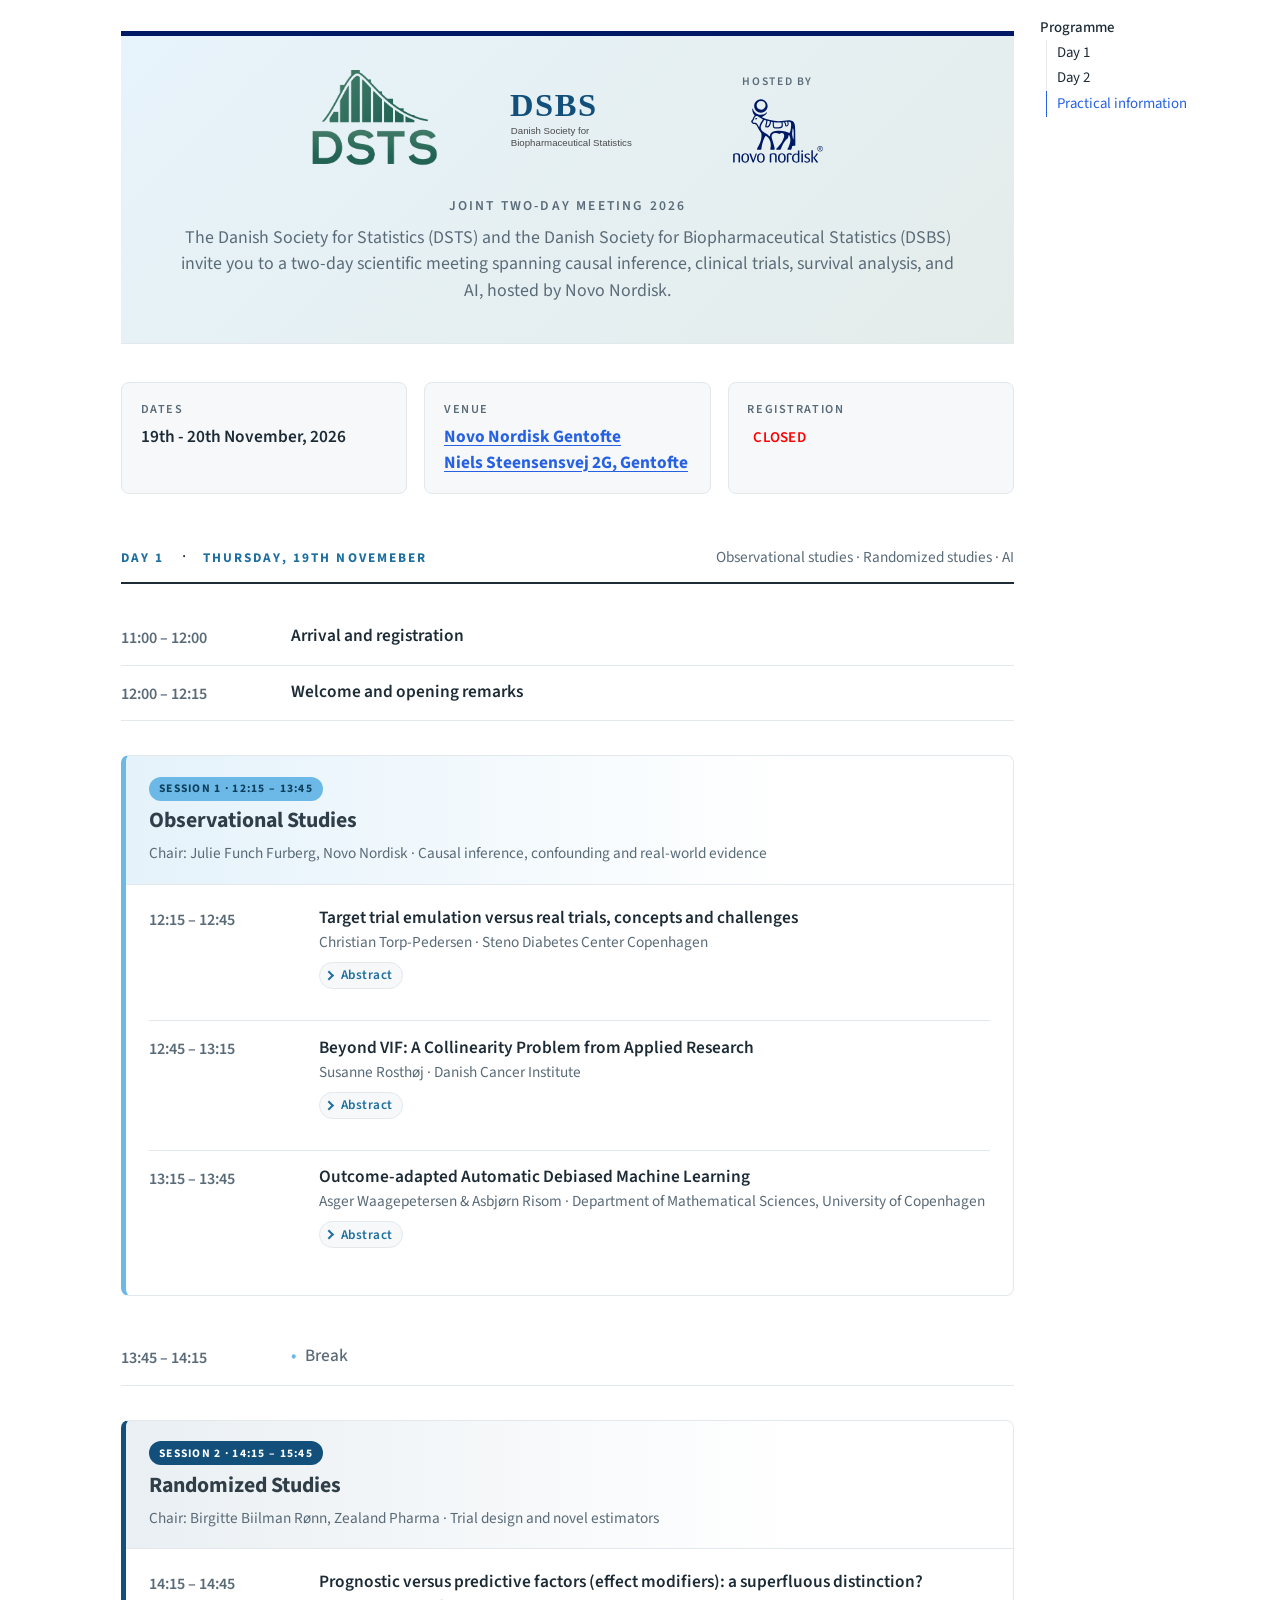
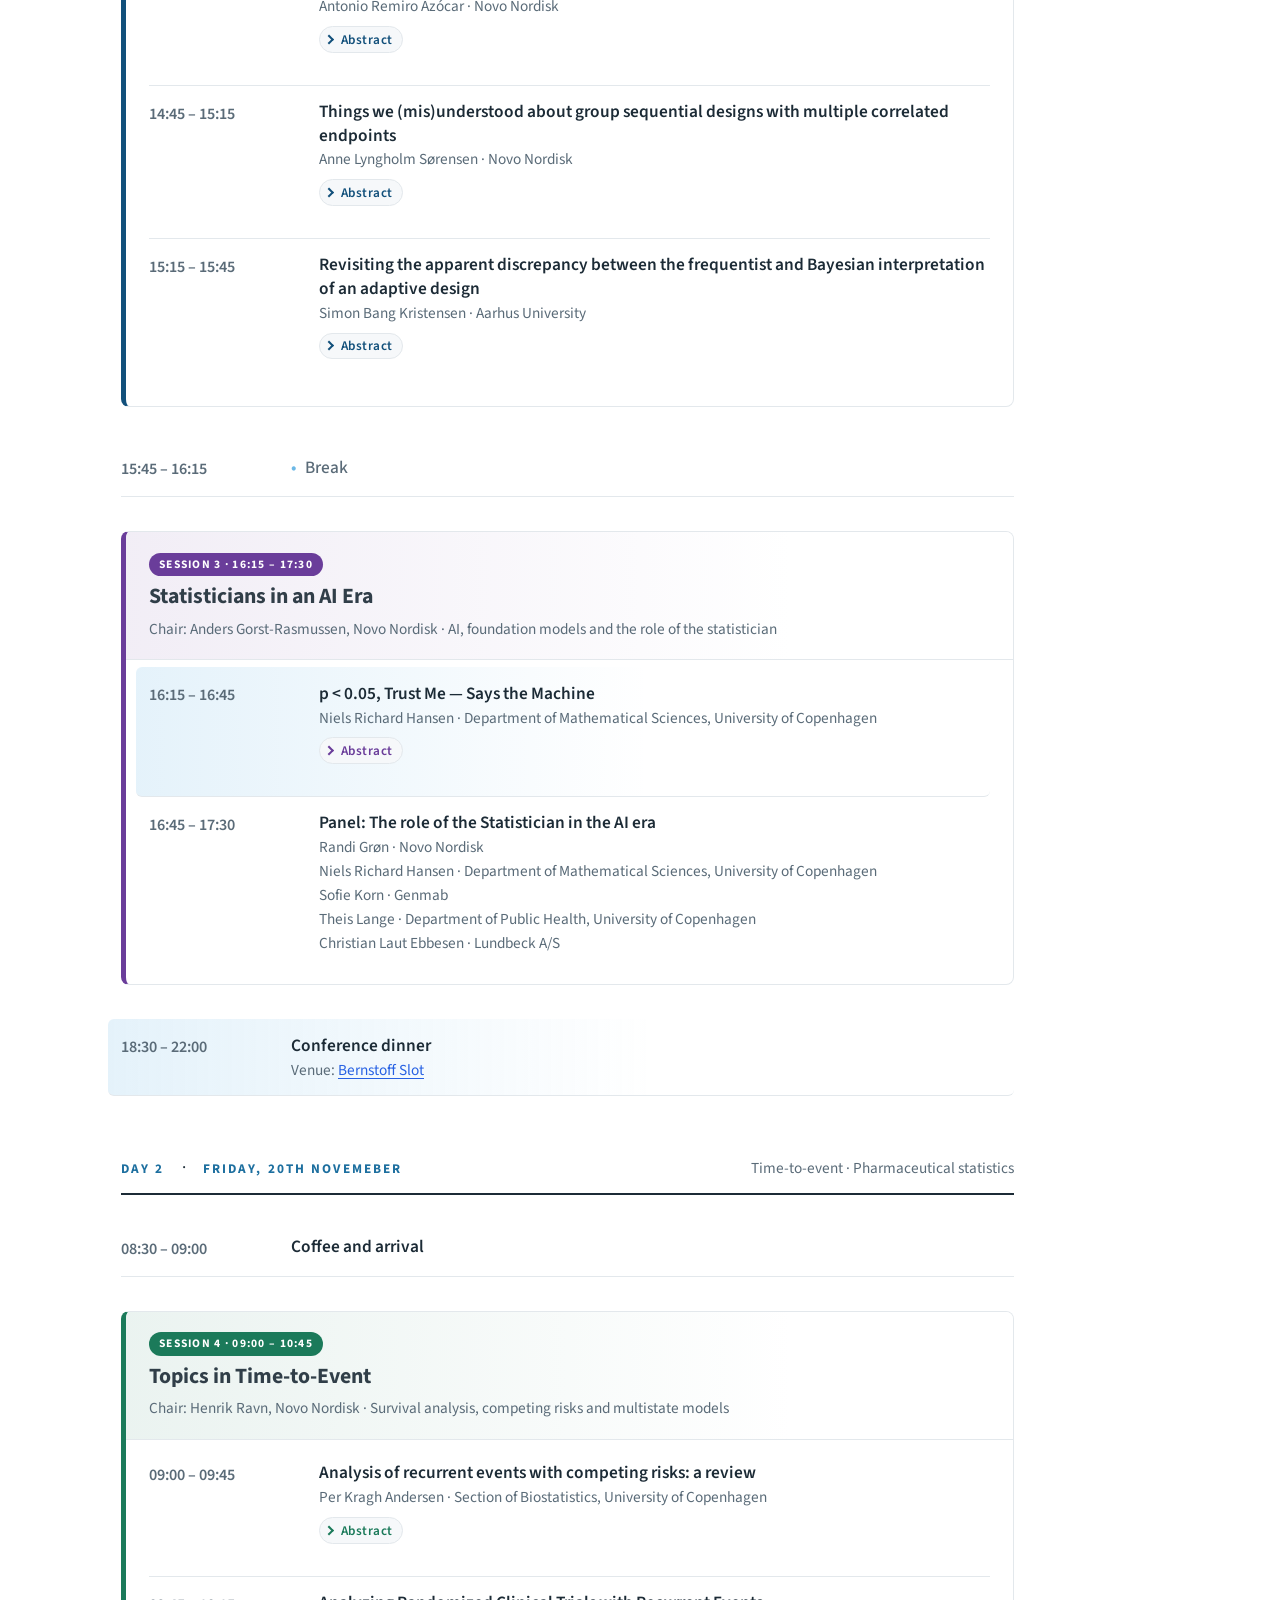
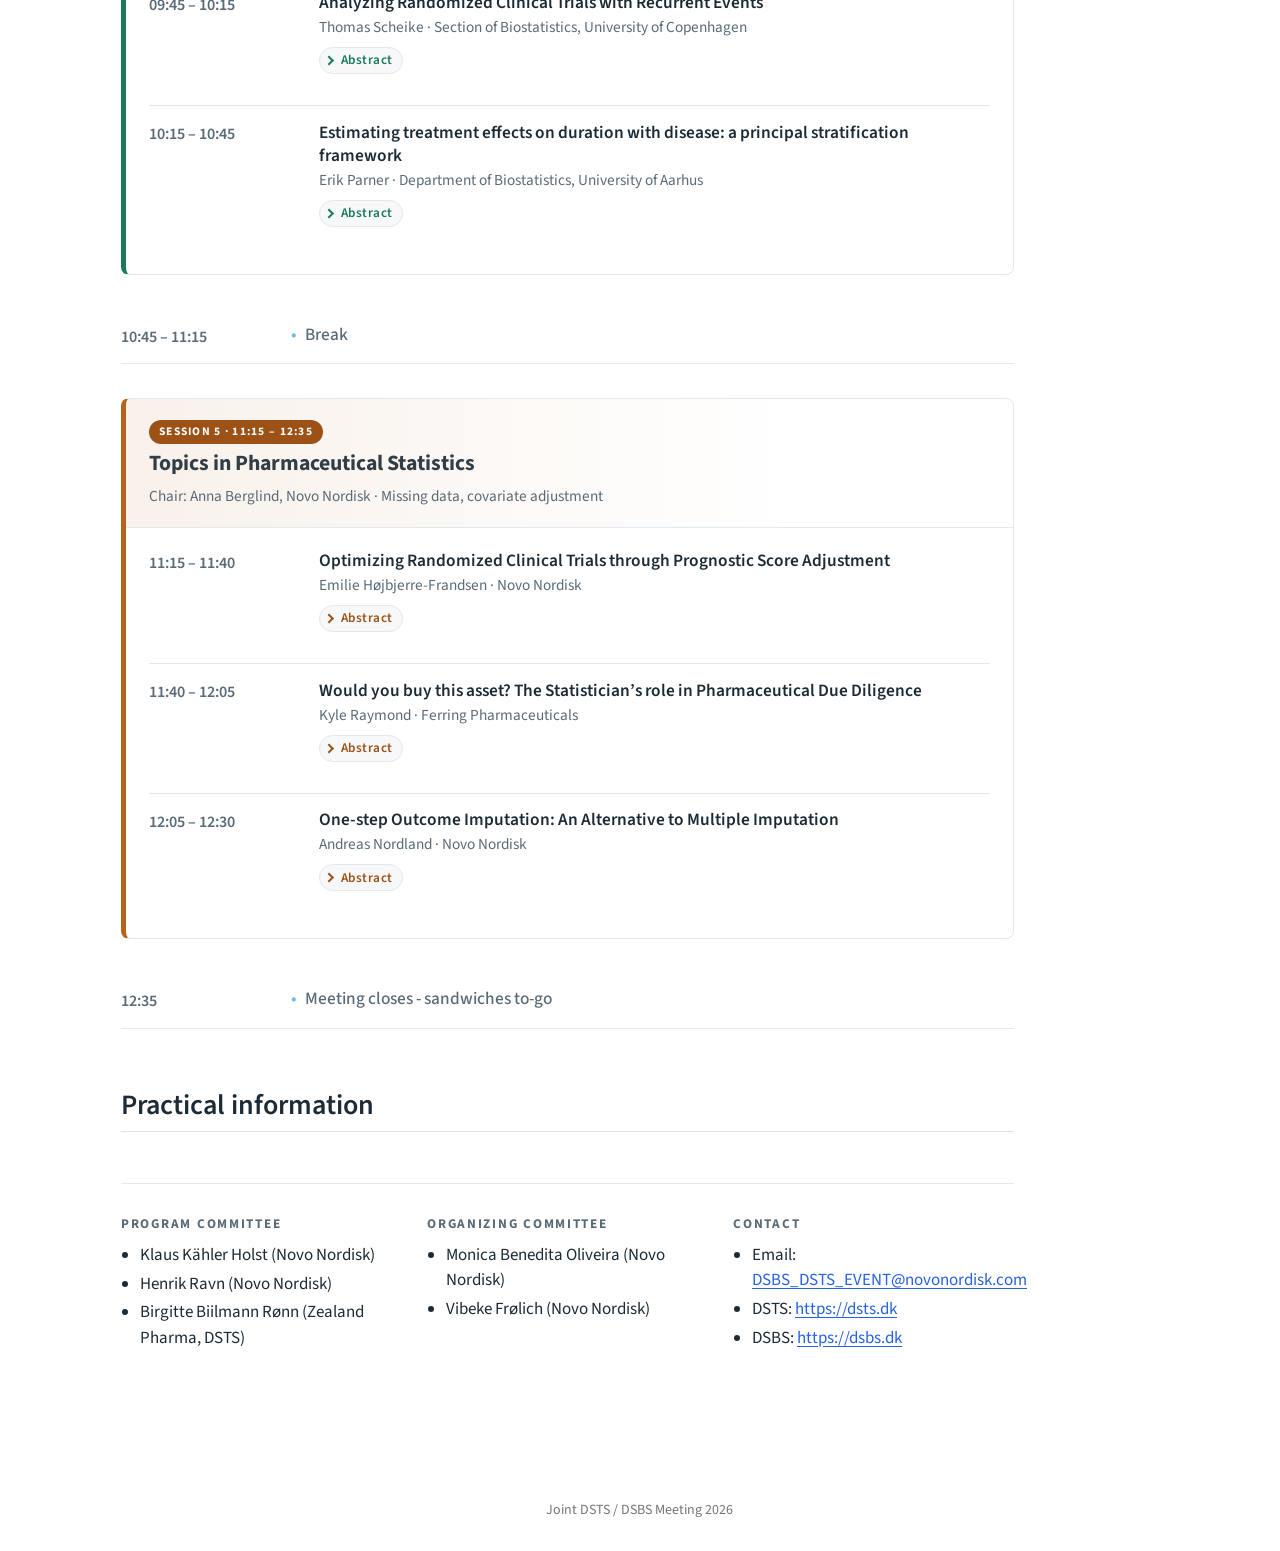
==== docs/index.html @ d2132aa4 "up" ====
<!DOCTYPE html>
<html xmlns="http://www.w3.org/1999/xhtml" lang="en" xml:lang="en"><head>

<meta charset="utf-8">
<meta name="generator" content="quarto-1.10.19">

<meta name="viewport" content="width=device-width, initial-scale=1.0, user-scalable=yes">


<title>Scientific Programme — Joint DSTS/DSBS Meeting 2026 – DSTS &amp; DSBS 2026</title>
<style>
/* Default styles provided by pandoc.
** See https://pandoc.org/MANUAL.html#variables-for-html for config info.
*/
span.smallcaps{font-variant: small-caps;}
div.columns{display: flex; gap: 1.5em;}
div.column{flex: auto;}
@media screen {
div.columns{gap: min(4vw, 1.5em);}
div.column{overflow-x: auto;}
}
div.hanging-indent{margin-left: 1.5em; text-indent: -1.5em;}
ul.task-list{list-style: none;}
ul.task-list li input[type="checkbox"] {
  width: 0.8em;
  margin: 0 0.8em 0.2em -1em; /* quarto-specific, see https://github.com/quarto-dev/quarto-cli/issues/4556 */ 
  vertical-align: middle;
}
</style>


<script src="site_libs/quarto-nav/quarto-nav.js"></script>
<script src="site_libs/clipboard/clipboard.min.js"></script>
<script src="site_libs/quarto-html/quarto.js" type="module"></script>
<script src="site_libs/quarto-html/tabsets/tabsets.js" type="module"></script>
<script src="site_libs/quarto-html/popper.min.js"></script>
<script src="site_libs/quarto-html/tippy.umd.min.js"></script>
<script src="site_libs/quarto-html/anchor.min.js"></script>
<link href="site_libs/quarto-html/tippy.css" rel="stylesheet">
<link href="site_libs/quarto-html/quarto-syntax-highlighting-bf27225e3a48a9273f3daa8f8e829971.css" rel="stylesheet" id="quarto-text-highlighting-styles">
<script src="site_libs/bootstrap/bootstrap.min.js"></script>
<link href="site_libs/bootstrap/bootstrap-icons.css" rel="stylesheet">
<link href="site_libs/bootstrap/bootstrap-1d580660f9b649e6a70d5f169ebab5f2.min.css" rel="stylesheet" append-hash="true" id="quarto-bootstrap" data-mode="light">
<script id="quarto-search-options" type="application/json">{
  "language": {
    "search-no-results-text": "No results",
    "search-matching-documents-text": "matching documents",
    "search-copy-link-title": "Copy link to search",
    "search-hide-matches-text": "Hide additional matches",
    "search-more-match-text": "more match in this document",
    "search-more-matches-text": "more matches in this document",
    "search-clear-button-title": "Clear",
    "search-text-placeholder": "",
    "search-detached-cancel-button-title": "Cancel",
    "search-submit-button-title": "Submit",
    "search-label": "Search"
  }
}</script>


<link rel="stylesheet" href="styles.css">
</head>

<body class="quarto-light">

<div id="quarto-search-results"></div>
<!-- content -->
<div id="quarto-content" class="quarto-container page-columns page-rows-contents page-layout-article">
<!-- sidebar -->
<!-- margin-sidebar -->
    <div id="quarto-margin-sidebar" class="sidebar margin-sidebar">
        <nav id="TOC" role="doc-toc" class="toc-active">
    <h2 id="toc-title">Programme</h2>
   
  <ul>
  <li><a href="#day-1" id="toc-day-1" class="nav-link active" data-scroll-target="#day-1">Day 1</a>
  <ul class="collapse">
  <li><a href="#session-observational" id="toc-session-observational" class="nav-link" data-scroll-target="#session-observational">Session 1 — Observational Studies</a></li>
  <li><a href="#session-randomised" id="toc-session-randomised" class="nav-link" data-scroll-target="#session-randomised">Session 2 — Randomized Studies</a></li>
  <li><a href="#session-ai" id="toc-session-ai" class="nav-link" data-scroll-target="#session-ai">Session 3 — Statisticians in an AI Era</a></li>
  </ul></li>
  <li><a href="#day-2" id="toc-day-2" class="nav-link" data-scroll-target="#day-2">Day 2</a>
  <ul class="collapse">
  <li><a href="#session-time-to-event" id="toc-session-time-to-event" class="nav-link" data-scroll-target="#session-time-to-event">Session 4 — Topics in Time-to-Event</a></li>
  <li><a href="#session-pharma" id="toc-session-pharma" class="nav-link" data-scroll-target="#session-pharma">Session 5 — Topics in Pharmaceutical Statistics</a></li>
  </ul></li>
  <li><a href="#practical" id="toc-practical" class="nav-link" data-scroll-target="#practical">Practical information</a></li>
  </ul>
</nav>
    </div>
<!-- main -->
<main class="content" id="quarto-document-content">

<header id="title-block-header" class="quarto-title-block default">
<div class="quarto-title">
<h1 class="title">Scientific Programme</h1>
<p class="subtitle lead">Joint DSTS / DSBS Meeting 2026</p>
</div>



<div class="quarto-title-meta">

    
  
    
  </div>
  


</header>


<div class="meeting-banner">
  <div class="meeting-banner__logos">
    <img class="logo-dsts" src="images/dsts-logo.png" alt="DSTS — Dansk Statistisk Selskab">
    <!-- <span class="banner-amp">&amp;</span> -->
    <img class="logo-dsbs" src="images/dsbs-logo.svg" alt="DSBS — Dansk Selskab for Biofarmaceutisk Statistik">
    <!-- <span class="banner-rule" aria-hidden="true"></span> -->
    <span class="banner-host">
      <span class="banner-host__label">Hosted by</span>
      <img class="logo-nn" src="images/nn-logo.svg" alt="Novo Nordisk">
    </span>
  </div>
  <p class="meeting-banner__eyebrow">Joint Two-day Meeting 2026</p>
  <!-- <h1>Two Days of Statistics</h1> -->
  <p class="meeting-banner__tagline">
    The Danish Society for Statistics (DSTS) and the Danish Society
    for Biopharmaceutical Statistics (DSBS) invite you to a two-day scientific
    meeting spanning causal inference, clinical trials, 
    survival analysis, and AI, hosted by Novo Nordisk.
  </p>
</div>

<ul class="facts">
  <li><span class="facts__label">Dates</span>
    <span class="facts__value">
      19th - 20th November, 2026
  </span></li>
  
  <li><span class="facts__label">Venue</span>
    <span class="facts__value">
      <a href="https://maps.app.goo.gl/UUhZVVs8d76LHGJE6" style="font-weight:
        bold;">
        Novo Nordisk Gentofte <br>
        Niels Steensensvej 2G, Gentofte
      </a>  
  </span></li>
  
  <li><span class="facts__label">Registration</span>
    <span class="facts__value">
      <!-- <a href="https://place2book.com/en/sw2/sales/ftvbkhj6u0"> -->
        <span class="red">
        CLOSED
        </span>
        <!-- </a> -->
  </span></li>
  
  <!-- <li><span class="facts__label">Abstracts</span> -->
  <!--     <span class="facts__value">Deadline <span class="tba">TBA</span></span></li> -->
</ul>
<section id="day-1" class="level2">
<h2 class="anchored" data-anchor-id="day-1">Day 1</h2>
<div class="day__head">
<p><span class="day__no">Day 1</span> · <span class="day__date">Thursday, 19th Novemeber</span> <span class="day__note">Observational studies · Randomized studies · AI</span></p>
</div>
<!-- :::: {.slot .slot--break} -->
<div class="slot">
<p><span class="slot__time">11:00 – 12:00</span></p>
<div class="slot__body">
<p><span class="slot__title">Arrival and registration</span></p>
</div>
</div>
<div class="slot">
<p><span class="slot__time">12:00 – 12:15</span></p>
<div class="slot__body">
<p><span class="slot__title">Welcome and opening remarks</span> <!-- [Chairs of DSTS and DSBS]{.slot__meta} --> <span class="slot__meta"></span></p>
</div>
</div>
<section id="session-observational" class="level3">
<h3 class="anchored" data-anchor-id="session-observational">Session 1 — Observational Studies</h3>
<div class="session session--observational">
<div class="session__head">
<p><span class="session__tag">Session 1 · 12:15 – 13:45</span></p>
<h4 class="session__title anchored">Observational Studies</h4>
<div class="session__chair">
<p>Chair: Julie Funch Furberg, Novo Nordisk · Causal inference, confounding and real-world evidence</p>
</div>
</div>
<div class="session__body">
<div class="slot">
<p><span class="slot__time">12:15 – 12:45</span></p>
<div class="slot__body">
<p><span class="slot__title">Target trial emulation versus real trials, concepts and challenges</span> <span class="slot__meta">Christian Torp-Pedersen · Steno Diabetes Center Copenhagen</span></p>
<details class="abstract">
<summary>
Abstract
</summary>
<p><span class="tba">Abstract TBA</span> — the abstract for this talk will be added once the speaker is confirmed and the programme is finalized.</p>
</details>
</div>
</div>
<div class="slot">
<p><span class="slot__time">12:45 – 13:15</span></p>
<div class="slot__body">
<p><span class="slot__title">Beyond VIF: A Collinearity Problem from Applied Research</span> <span class="slot__meta">Susanne Rosthøj · Danish Cancer Institute</span></p>
<details class="abstract">
<summary>
Abstract
</summary>
<p><span class="tba">Abstract TBA</span> — the abstract for this talk will be added once the speaker is confirmed and the programme is finalized.</p>
</details>
</div>
</div>
<div class="slot">
<p><span class="slot__time">13:15 – 13:45</span></p>
<div class="slot__body">
<p><span class="slot__title">Outcome-adapted Automatic Debiased Machine Learning</span> <span class="slot__meta">Asger Waagepetersen &amp; Asbjørn Risom · Department of Mathematical Sciences, University of Copenhagen</span></p>
<details class="abstract">
<summary>
Abstract
</summary>
<p>Parameters of interest in causal inference, such as treatment or policy effects, can often be expressed as linear functionals of an outcome regression function. Automatic debiased machine learning (AutoDML) is a unified framework for obtaining asymptotically normal estimators of such parameters, which requires estimation of both a regression function and a Riesz representer. Existing AutoDML neural network architectures, such as RieszNet and MADNet, use a shared intermediate covariate representation. However, it remains unclear whether this shared representation should be predictive of the Riesz representer or the outcome. We show that a shared representation of the covariates that preserves predictive power of the outcome while discarding information about the Riesz representer is asymptotically more efficient than the baseline AutoDML estimator that uses all covariates. Motivated by these results, we propose the outcome-adapted AutoDML estimator and establish its asymptotic behavior in a sample splitting framework. We provide a neural network implementation of the estimator that learns a sparse representation of the covariates that is predictive of the outcome but not predictive of the Riesz representer. We demonstrate the efficiency gains of our estimator over existing alternatives on synthetic data and achieve state-of-the-art estimation accuracy on the semi-synthetic IHDP benchmark dataset.</p>
</details>
</div>
</div>
</div>
</div>
<div class="slot slot--break">
<p><span class="slot__time">13:45 – 14:15</span></p>
<div class="slot__body">
<p><span class="slot__title">Break</span></p>
</div>
</div>
</section>
<section id="session-randomised" class="level3">
<h3 class="anchored" data-anchor-id="session-randomised">Session 2 — Randomized Studies</h3>
<div class="session session--randomised">
<div class="session__head">
<p><span class="session__tag">Session 2 · 14:15 – 15:45</span></p>
<h4 class="session__title anchored">Randomized Studies</h4>
<div class="session__chair">
<p>Chair: Birgitte Biilman Rønn, Zealand Pharma · Trial design and novel estimators</p>
</div>
</div>
<div class="session__body">
<div class="slot">
<p><span class="slot__time">14:15 – 14:45</span></p>
<div class="slot__body">
<p><span class="slot__title">Prognostic versus predictive factors (effect modifiers): a superfluous distinction?</span> <span class="slot__meta">Antonio Remiro Azócar · Novo Nordisk</span></p>
<details class="abstract">
<summary>
Abstract
</summary>
<p><span class="tba">Abstract TBA</span> — the abstract for this talk will be added once the speaker is confirmed and the programme is finalized.</p>
</details>
</div>
</div>
<div class="slot">
<p><span class="slot__time">14:45 – 15:15</span></p>
<div class="slot__body">
<p><span class="slot__title">Things we (mis)understood about group sequential designs with multiple correlated endpoints</span> <span class="slot__meta">Anne Lyngholm Sørensen · Novo Nordisk</span></p>
<details class="abstract">
<summary>
Abstract
</summary>
<p>In this talk we convey several obstacles to stumble upon when combining multiple testing for different endpoints with multiple testing for multiple looks from group sequential designs. Common for all the challenges were the non-trivial dependence between the type-I-error and the correlation between the tests (in multiple dimensions). We briefly introduce how group sequential designs and multiple testing work to preserve type-I-error in a randomized clinical trial setting. We then show that naively combining the two types of multiplicity control does not always lead to multiplicity control. In particular, seemingly intuitive strategies can inflate the type I error rate. Through two case studies, we illustrate situations in which intuition was not our friend and give new learned perspectives on multiple testing, correlation of tests and group sequential designs. The central lesson is simple: when you know, you know. And when you don’t, you don’t.</p>
</details>
</div>
</div>
<div class="slot">
<p><span class="slot__time">15:15 – 15:45</span></p>
<div class="slot__body">
<p><span class="slot__title">Revisiting the apparent discrepancy between the frequentist and Bayesian interpretation of an adaptive design</span> <span class="slot__meta">Simon Bang Kristensen · Aarhus University</span> <!-- [[Title TBA]{.tba}]{.slot__title} --> <!-- [[Speaker TBA]{.tba} · [Affiliation TBA]{.tba}]{.slot__meta} --></p>
<details class="abstract">
<summary>
Abstract
</summary>
<p><span class="tba">Abstract TBA</span> — the abstract for this talk will be added once the speaker is confirmed and the programme is finalized.</p>
</details>
</div>
</div>
</div>
</div>
<div class="slot slot--break">
<p><span class="slot__time">15:45 – 16:15</span></p>
<div class="slot__body">
<p><span class="slot__title">Break</span></p>
</div>
</div>
</section>
<section id="session-ai" class="level3">
<h3 class="anchored" data-anchor-id="session-ai">Session 3 — Statisticians in an AI Era</h3>
<div class="session session--ai">
<div class="session__head">
<p><span class="session__tag">Session 3 · 16:15 – 17:30</span></p>
<h4 class="session__title anchored">Statisticians in an AI Era</h4>
<div class="session__chair">
<p>Chair: Anders Gorst-Rasmussen, Novo Nordisk · AI, foundation models and the role of the statistician</p>
</div>
</div>
<div class="session__body">
<div class="slot slot--feature">
<p><span class="slot__time">16:15 – 16:45</span></p>
<div class="slot__body">
<p><span class="slot__title">p &lt; 0.05, Trust Me — Says the Machine</span> <span class="slot__meta">Niels Richard Hansen · Department of Mathematical Sciences, University of Copenhagen</span></p>
<details class="abstract">
<summary>
Abstract
</summary>
<p>The relevance of training in a mathematical discipline and the future roles of those that are mathematically educated have been called into question by the skills that current large language models demonstrate. These developments are not isolated to computer science and mathematics – or statistics for that matter. Concrete skills have become obsolete overnight. This will have major ramifications for education, for science and the job market and across the entire society. The question we must ask: do we want a world where no human, not even in principle, can follow and verify a decision grounded in a data analysis?</p>
<p>I will make a case for the intrinsic value of human learning and for humans to acquire knowledge and understanding. Not necessarily to secure a particular job, but to preserve human agency and for having a seat at the table where decisions are made. Mathematical and analytical training remains as relevant as ever as a way of sharpening our thinking about the world, even if production tasks will be increasingly taken over by AI systems.</p>
</details>
</div>
</div>
<div class="slot">
<p><span class="slot__time">16:45 – 17:30</span></p>
<div class="slot__body">
<p><span class="slot__title">Panel: The role of the Statistician in the AI era</span> <span class="slot__meta">Randi Grøn · Novo Nordisk</span> <span class="slot__meta">Niels Richard Hansen · Department of Mathematical Sciences, University of Copenhagen</span> <span class="slot__meta">Sofie Korn · Genmab</span> <span class="slot__meta">Theis Lange · Department of Public Health, University of Copenhagen</span> <span class="slot__meta">Christian Laut Ebbesen · Lundbeck A/S</span></p>
</div>
</div>
</div>
</div>
<div class="slot slot--feature">
<p><span class="slot__time">18:30 – 22:00</span></p>
<div class="slot__body">
<p><span class="slot__title">Conference dinner</span> <span class="slot__meta">Venue: <a href="https://bernstorffslot.dk/">Bernstoff Slot</a></span></p>
</div>
</div>
</section>
</section>
<section id="day-2" class="level2">
<h2 class="anchored" data-anchor-id="day-2">Day 2</h2>
<div class="day__head">
<p><span class="day__no">Day 2</span> · <span class="day__date">Friday, 20th Novemeber</span> <span class="day__note">Time-to-event · Pharmaceutical statistics</span></p>
</div>
<div class="slot">
<p><span class="slot__time">08:30 – 09:00</span></p>
<div class="slot__body">
<p><span class="slot__title">Coffee and arrival</span></p>
</div>
</div>
<section id="session-time-to-event" class="level3">
<h3 class="anchored" data-anchor-id="session-time-to-event">Session 4 — Topics in Time-to-Event</h3>
<div class="session session--tte">
<div class="session__head">
<p><span class="session__tag">Session 4 · 09:00 – 10:45</span></p>
<h4 class="session__title anchored">Topics in Time-to-Event</h4>
<div class="session__chair">
<p>Chair: Henrik Ravn, Novo Nordisk · Survival analysis, competing risks and multistate models</p>
</div>
</div>
<div class="session__body">
<div class="slot">
<p><span class="slot__time">09:00 – 09:45</span></p>
<div class="slot__body">
<p><span class="slot__title">Analysis of recurrent events with competing risks: a review</span> <span class="slot__meta">Per Kragh Andersen · Section of Biostatistics, University of Copenhagen</span></p>
<details class="abstract">
<summary>
Abstract
</summary>
<p>In this talk, I will review two approaches to analyse recurrent events data when there are competing risks in the form of terminal events such as all-cause death. The applied framework will be that of an RCT.</p>
<p>The first is the classical approach based on transition intensities by which one attempts to model the full data generating process. As a consequence, one would be able to estimate all functionals, such as state occupation probabilities, sojourn times or expected number of events over time – maybe by simulations.</p>
<p>The second is the marginal approach – in line with the modern estimand concept. Here, an estimand (a function of the full data generating model) is targeted without the ambition of specifying that model. Typically, one would target the expected number of events over time, or the probability of having at least k events. Interpretation of such an estimand, however, is challenged by the presence of a terminal event (‘kill the patient and there will be few recurrent events’!) I will discuss two approaches to take the terminal event into account: (1) combining recurrent and terminal events into a single number to target, (2) joint analysis of estimands for recurrent events and terminal event, e.g., expected number of events and survival probabilities for the terminal event.</p>
</details>
</div>
</div>
<div class="slot">
<p><span class="slot__time">09:45 – 10:15</span></p>
<div class="slot__body">
<p><span class="slot__title">Analyzing Randomized Clinical Trials with Recurrent Events</span> <span class="slot__meta">Thomas Scheike · Section of Biostatistics, University of Copenhagen</span></p>
<details class="abstract">
<summary>
Abstract
</summary>
<p>I will explore different approaches for estimating relevant quantities in the context of randomized clinical trials (RCT) dealing with recurrent events data. A distinctive feature of recurrent events is that the occurrences of interest are often observed and relevant only before a terminal event, such as the death of a patient. The presence of a terminal event introduces challenges in interpreting the outcomes of such events similar to what is known for competing risks.</p>
<p>I will consider two different outcome measures for recurrent events: the marginal mean, representing the average number of events observed before the terminal event; an intensity-based approach characterizing the rate of recurrent events among those still under risk. Simple estimators for these quantities exist. I will demonstrate how additional covariates present at the time of randomization can be used to improve the efficiency without risking modeling errors. This approach, known as RCT augmentation, is recommended when additional information is available. In cases of right censoring causing observation incompleteness, further efficiency improvement can be obtained.</p>
</details>
</div>
</div>
<div class="slot">
<p><span class="slot__time">10:15 – 10:45</span></p>
<div class="slot__body">
<p><span class="slot__title">Estimating treatment effects on duration with disease: a principal stratification framework</span> <span class="slot__meta">Erik Parner · Department of Biostatistics, University of Aarhus</span></p>
<details class="abstract">
<summary>
Abstract
</summary>
<p><span class="tba">Abstract TBA</span> — the abstract for this talk will be added once the speaker is confirmed and the programme is finalized.</p>
</details>
</div>
</div>
</div>
</div>
<div class="slot slot--break">
<p><span class="slot__time">10:45 – 11:15</span></p>
<div class="slot__body">
<p><span class="slot__title">Break</span></p>
</div>
</div>
</section>
<section id="session-pharma" class="level3">
<h3 class="anchored" data-anchor-id="session-pharma">Session 5 — Topics in Pharmaceutical Statistics</h3>
<div class="session session--pharma">
<div class="session__head">
<p><span class="session__tag">Session 5 · 11:15 – 12:35</span></p>
<h4 class="session__title anchored">Topics in Pharmaceutical Statistics</h4>
<div class="session__chair">
<p>Chair: Anna Berglind, Novo Nordisk · Missing data, covariate adjustment</p>
</div>
</div>
<div class="session__body">
<div class="slot">
<p><span class="slot__time">11:15 – 11:40</span></p>
<div class="slot__body">
<p><span class="slot__title">Optimizing Randomized Clinical Trials through Prognostic Score Adjustment</span> <span class="slot__meta">Emilie Højbjerre-Frandsen · Novo Nordisk</span></p>
<details class="abstract">
<summary>
Abstract
</summary>
</details>
</div>
</div>
<div class="slot">
<p><span class="slot__time">11:40 – 12:05</span></p>
<div class="slot__body">
<p><span class="slot__title">Would you buy this asset? The Statistician’s role in Pharmaceutical Due Diligence</span> <span class="slot__meta">Kyle Raymond · Ferring Pharmaceuticals</span></p>
<details class="abstract">
<summary>
Abstract
</summary>
<p>Promising clinical trial results can make a pharmaceutical asset an attractive investment opportunity. However, a statistically significant result does not, on its own, constitute robust clinical evidence, indicate a high probability of success in future development, or ultimately make the asset an attractive investment.</p>
<p>Motivated by a recent pharmaceutical due diligence project, this talk will use a case study to explore the statistician’s role in evaluating a potential asset. We will examine how statistical scrutiny of the available clinical evidence can uncover risks that may not be apparent from headline results, challenge assumptions about future development, and ultimately influence the valuation of the asset.</p>
<p>More broadly, the case study illustrates how statisticians can contribute to pharmaceutical investment decisions by translating uncertainty in the clinical evidence into development risk and, ultimately, uncertainty in the value of the asset.</p>
</details>
</div>
</div>
<div class="slot">
<p><span class="slot__time">12:05 – 12:30</span></p>
<div class="slot__body">
<p><span class="slot__title">One-step Outcome Imputation: An Alternative to Multiple Imputation</span> <span class="slot__meta">Andreas Nordland · Novo Nordisk</span></p>
<details class="abstract">
<summary>
Abstract
</summary>
<p>Missing outcomes in randomized controlled trials are often handled by multiple imputation (MI). Rubin’s rules are routinely used to estimate standard errors but can fail to provide valid standard error estimates for some commonly used procedures, such as reference-based imputation. We propose a one-step alternative by explicitly targeting the treatment effect implied by a given imputation model and constructing an efficient one-step estimator for that treatment effect via its influence function. Unlike Rubin’s rules, this approach yields asymptotically valid inference. Moreover, the proposed method circumvents the stochastic component and computational burden of MI. We illustrate the approach with examples spanning a range of imputation models, including reference-based imputation and intercurrent-event-dependent imputation.</p>
</details>
</div>
</div>
<!-- :::: {.slot} -->
<!-- [12:15 – 12:35]{.slot__time} -->
<!-- ::: {.slot__body} -->
<!-- [[Title TBA]{.tba}]{.slot__title} -->
<!-- [[Speaker TBA]{.tba} · [Affiliation TBA]{.tba}]{.slot__meta} -->
<!-- <details class="abstract"> -->
<!-- <summary>Abstract</summary> -->
<!-- [Abstract TBA]{.tba} --- the abstract for this talk will be added once the -->
<!-- speaker is confirmed and the programme is finalized. -->
<!-- </details> -->
<!-- ::: -->
<!-- :::: -->
</div>
</div>
<div class="slot slot--break">
<p><span class="slot__time">12:35</span></p>
<div class="slot__body">
<p><span class="slot__title">Meeting closes - sandwiches to-go</span></p>
</div>
</div>
</section>
</section>
<section id="practical" class="level2">
<h2 class="anchored" data-anchor-id="practical">Practical information</h2>
<!-- ::: {.callout-tip appearance="simple"} -->
<!-- ## Call for -->
<!-- ::: -->
<div class="organisers">
<div class="organisers__grid">
<div class="organisers__col">
<p><strong>Program committee</strong></p>
<ul>
<li>Klaus Kähler Holst (Novo Nordisk)</li>
<li>Henrik Ravn (Novo Nordisk)</li>
<li>Birgitte Biilmann Rønn (Zealand Pharma, DSTS)</li>
</ul>
</div>
<div class="organisers__col">
<p><strong>Organizing committee</strong></p>
<ul>
<li>Monica Benedita Oliveira (Novo Nordisk)</li>
<li>Vibeke Frølich (Novo Nordisk)</li>
</ul>
</div>
<div class="organisers__col">
<p><strong>Contact</strong></p>
<ul>
<li>Email: <a href="mailto:DSBS_DSTS_EVENT@novonordisk.com">DSBS_DSTS_EVENT@novonordisk.com</a> <!-- [TBA]{.tba} --></li>
<li>DSTS: <a href="https://dsts.dk" class="uri">https://dsts.dk</a></li>
<li>DSBS: <a href="https://dsbs.dk" class="uri">https://dsbs.dk</a></li>
</ul>
</div>
</div>
</div>


</section>

</main> <!-- /main -->
<script id="quarto-html-after-body" type="application/javascript">
  window.document.addEventListener("DOMContentLoaded", function (event) {
    const icon = "";
    const anchorJS = new window.AnchorJS();
    anchorJS.options = {
      placement: 'right',
      icon: icon
    };
    anchorJS.add('.anchored');
    const isCodeAnnotation = (el) => {
      for (const clz of el.classList) {
        if (clz.startsWith('code-annotation-')) {                     
          return true;
        }
      }
      return false;
    }
    const onCopySuccess = function(e) {
      // button target
      const button = e.trigger;
      // don't keep focus
      button.blur();
      // flash "checked"
      button.classList.add('code-copy-button-checked');
      var currentTitle = button.getAttribute("title");
      button.setAttribute("title", "Copied!");
      let tooltip;
      if (window.bootstrap) {
        button.setAttribute("data-bs-toggle", "tooltip");
        button.setAttribute("data-bs-placement", "left");
        button.setAttribute("data-bs-title", "Copied!");
        tooltip = new bootstrap.Tooltip(button, 
          { trigger: "manual", 
            customClass: "code-copy-button-tooltip",
            offset: [0, -8]});
        tooltip.show();    
      }
      setTimeout(function() {
        if (tooltip) {
          tooltip.hide();
          button.removeAttribute("data-bs-title");
          button.removeAttribute("data-bs-toggle");
          button.removeAttribute("data-bs-placement");
        }
        button.setAttribute("title", currentTitle);
        button.classList.remove('code-copy-button-checked');
      }, 1000);
      // clear code selection
      e.clearSelection();
    }
    const getTextToCopy = function(trigger) {
      const outerScaffold = trigger.parentElement.cloneNode(true);
      const codeEl = outerScaffold.querySelector('code');
      for (const childEl of codeEl.children) {
        if (isCodeAnnotation(childEl)) {
          childEl.remove();
        }
      }
      return codeEl.innerText;
    }
    const clipboard = new window.ClipboardJS('.code-copy-button:not([data-in-quarto-modal])', {
      text: getTextToCopy
    });
    clipboard.on('success', onCopySuccess);
    if (window.document.getElementById('quarto-embedded-source-code-modal')) {
      const clipboardModal = new window.ClipboardJS('.code-copy-button[data-in-quarto-modal]', {
        text: getTextToCopy,
        container: window.document.getElementById('quarto-embedded-source-code-modal')
      });
      clipboardModal.on('success', onCopySuccess);
    }
      var localhostRegex = new RegExp(/^(?:http|https):\/\/localhost\:?[0-9]*\//);
      var mailtoRegex = new RegExp(/^mailto:/);
        var filterRegex = new RegExp('/' + window.location.host + '/');
      var isInternal = (href) => {
          return filterRegex.test(href) || localhostRegex.test(href) || mailtoRegex.test(href);
      }
      // Inspect non-navigation links and adorn them if external
     var links = window.document.querySelectorAll('a[href]:not(.nav-link):not(.navbar-brand):not(.toc-action):not(.sidebar-link):not(.sidebar-item-toggle):not(.pagination-link):not(.no-external):not([aria-hidden]):not(.dropdown-item):not(.quarto-navigation-tool):not(.about-link)');
      for (var i=0; i<links.length; i++) {
        const link = links[i];
        if (!isInternal(link.href)) {
          // undo the damage that might have been done by quarto-nav.js in the case of
          // links that we want to consider external
          if (link.dataset.originalHref !== undefined) {
            link.href = link.dataset.originalHref;
          }
            // target, if specified
            link.setAttribute("target", "_blank");
            if (link.getAttribute("rel") === null) {
              link.setAttribute("rel", "noopener");
            }
        }
      }
    function tippyHover(el, contentFn, onTriggerFn, onUntriggerFn) {
      const config = {
        allowHTML: true,
        maxWidth: 500,
        delay: 100,
        arrow: false,
        appendTo: function(el) {
            return el.parentElement;
        },
        interactive: true,
        interactiveBorder: 10,
        theme: 'quarto',
        placement: 'bottom-start',
      };
      if (contentFn) {
        config.content = contentFn;
      }
      if (onTriggerFn) {
        config.onTrigger = onTriggerFn;
      }
      if (onUntriggerFn) {
        config.onUntrigger = onUntriggerFn;
      }
      window.tippy(el, config); 
    }
    const noterefs = window.document.querySelectorAll('a[role="doc-noteref"]');
    for (var i=0; i<noterefs.length; i++) {
      const ref = noterefs[i];
      tippyHover(ref, function() {
        // use id or data attribute instead here
        let href = ref.getAttribute('data-footnote-href') || ref.getAttribute('href');
        try { href = new URL(href).hash; } catch {}
        const id = href.replace(/^#\/?/, "");
        const note = window.document.getElementById(id);
        if (note) {
          return note.innerHTML;
        } else {
          return "";
        }
      });
    }
    const xrefs = window.document.querySelectorAll('a.quarto-xref');
    const processXRef = (id, note) => {
      // Strip column container classes
      const stripColumnClz = (el) => {
        el.classList.remove("page-full", "page-columns");
        if (el.children) {
          for (const child of el.children) {
            stripColumnClz(child);
          }
        }
      }
      stripColumnClz(note)
      if (id === null || id.startsWith('sec-')) {
        // Special case sections, only their first couple elements
        const container = document.createElement("div");
        if (note.children && note.children.length > 2) {
          container.appendChild(note.children[0].cloneNode(true));
          for (let i = 1; i < note.children.length; i++) {
            const child = note.children[i];
            if (child.tagName === "P" && child.innerText === "") {
              continue;
            } else {
              container.appendChild(child.cloneNode(true));
              break;
            }
          }
          if (window.Quarto?.typesetMath) {
            window.Quarto.typesetMath(container);
          }
          return container.innerHTML
        } else {
          if (window.Quarto?.typesetMath) {
            window.Quarto.typesetMath(note);
          }
          return note.innerHTML;
        }
      } else {
        // Remove any anchor links if they are present
        const anchorLink = note.querySelector('a.anchorjs-link');
        if (anchorLink) {
          anchorLink.remove();
        }
        if (window.Quarto?.typesetMath) {
          window.Quarto.typesetMath(note);
        }
        if (note.classList.contains("callout")) {
          return note.outerHTML;
        } else {
          return note.innerHTML;
        }
      }
    }
    for (var i=0; i<xrefs.length; i++) {
      const xref = xrefs[i];
      tippyHover(xref, undefined, function(instance) {
        instance.disable();
        let url = xref.getAttribute('href');
        let hash = undefined; 
        if (url.startsWith('#')) {
          hash = url;
        } else {
          try { hash = new URL(url).hash; } catch {}
        }
        if (hash) {
          const id = hash.replace(/^#\/?/, "");
          const note = window.document.getElementById(id);
          if (note !== null) {
            try {
              const html = processXRef(id, note.cloneNode(true));
              instance.setContent(html);
            } finally {
              instance.enable();
              instance.show();
            }
          } else {
            // See if we can fetch this
            fetch(url.split('#')[0])
            .then(res => res.text())
            .then(html => {
              const parser = new DOMParser();
              const htmlDoc = parser.parseFromString(html, "text/html");
              const note = htmlDoc.getElementById(id);
              if (note !== null) {
                const html = processXRef(id, note);
                instance.setContent(html);
              } 
            }).finally(() => {
              instance.enable();
              instance.show();
            });
          }
        } else {
          // See if we can fetch a full url (with no hash to target)
          // This is a special case and we should probably do some content thinning / targeting
          fetch(url)
          .then(res => res.text())
          .then(html => {
            const parser = new DOMParser();
            const htmlDoc = parser.parseFromString(html, "text/html");
            const note = htmlDoc.querySelector('main.content');
            if (note !== null) {
              // This should only happen for chapter cross references
              // (since there is no id in the URL)
              // remove the first header
              if (note.children.length > 0 && note.children[0].tagName === "HEADER") {
                note.children[0].remove();
              }
              const html = processXRef(null, note);
              instance.setContent(html);
            } 
          }).finally(() => {
            instance.enable();
            instance.show();
          });
        }
      }, function(instance) {
      });
    }
        let selectedAnnoteEl;
        const selectorForAnnotation = ( cell, annotation) => {
          let cellAttr = 'data-code-cell="' + cell + '"';
          let lineAttr = 'data-code-annotation="' +  annotation + '"';
          const selector = 'span[' + cellAttr + '][' + lineAttr + ']';
          return selector;
        }
        const selectCodeLines = (annoteEl) => {
          const doc = window.document;
          const targetCell = annoteEl.getAttribute("data-target-cell");
          const targetAnnotation = annoteEl.getAttribute("data-target-annotation");
          const annoteSpan = window.document.querySelector(selectorForAnnotation(targetCell, targetAnnotation));
          const lines = annoteSpan.getAttribute("data-code-lines").split(",");
          const lineIds = lines.map((line) => {
            return targetCell + "-" + line;
          })
          let top = null;
          let height = null;
          let parent = null;
          if (lineIds.length > 0) {
              //compute the position of the single el (top and bottom and make a div)
              const el = window.document.getElementById(lineIds[0]);
              top = el.offsetTop;
              height = el.offsetHeight;
              parent = el.parentElement.parentElement;
            if (lineIds.length > 1) {
              const lastEl = window.document.getElementById(lineIds[lineIds.length - 1]);
              const bottom = lastEl.offsetTop + lastEl.offsetHeight;
              height = bottom - top;
            }
            if (top !== null && height !== null && parent !== null) {
              // cook up a div (if necessary) and position it 
              let div = window.document.getElementById("code-annotation-line-highlight");
              if (div === null) {
                div = window.document.createElement("div");
                div.setAttribute("id", "code-annotation-line-highlight");
                div.style.position = 'absolute';
                parent.appendChild(div);
              }
              div.style.top = top - 2 + "px";
              div.style.height = height + 4 + "px";
              div.style.left = 0;
              let gutterDiv = window.document.getElementById("code-annotation-line-highlight-gutter");
              if (gutterDiv === null) {
                gutterDiv = window.document.createElement("div");
                gutterDiv.setAttribute("id", "code-annotation-line-highlight-gutter");
                gutterDiv.style.position = 'absolute';
                const codeCell = window.document.getElementById(targetCell);
                const gutter = codeCell.querySelector('.code-annotation-gutter');
                gutter.appendChild(gutterDiv);
              }
              gutterDiv.style.top = top - 2 + "px";
              gutterDiv.style.height = height + 4 + "px";
            }
            selectedAnnoteEl = annoteEl;
          }
        };
        const unselectCodeLines = () => {
          const elementsIds = ["code-annotation-line-highlight", "code-annotation-line-highlight-gutter"];
          elementsIds.forEach((elId) => {
            const div = window.document.getElementById(elId);
            if (div) {
              div.remove();
            }
          });
          selectedAnnoteEl = undefined;
        };
          // Handle positioning of the toggle
      window.addEventListener(
        "resize",
        throttle(() => {
          elRect = undefined;
          if (selectedAnnoteEl) {
            selectCodeLines(selectedAnnoteEl);
          }
        }, 10)
      );
      function throttle(fn, ms) {
      let throttle = false;
      let timer;
        return (...args) => {
          if(!throttle) { // first call gets through
              fn.apply(this, args);
              throttle = true;
          } else { // all the others get throttled
              if(timer) clearTimeout(timer); // cancel #2
              timer = setTimeout(() => {
                fn.apply(this, args);
                timer = throttle = false;
              }, ms);
          }
        };
      }
        // Attach click handler to the DT
        const annoteDls = window.document.querySelectorAll('dt[data-target-cell]');
        for (const annoteDlNode of annoteDls) {
          annoteDlNode.addEventListener('click', (event) => {
            const clickedEl = event.target;
            if (clickedEl !== selectedAnnoteEl) {
              unselectCodeLines();
              const activeEl = window.document.querySelector('dt[data-target-cell].code-annotation-active');
              if (activeEl) {
                activeEl.classList.remove('code-annotation-active');
              }
              selectCodeLines(clickedEl);
              clickedEl.classList.add('code-annotation-active');
            } else {
              // Unselect the line
              unselectCodeLines();
              clickedEl.classList.remove('code-annotation-active');
            }
          });
        }
    const findCites = (el) => {
      const parentEl = el.parentElement;
      if (parentEl) {
        const cites = parentEl.dataset.cites;
        if (cites) {
          return {
            el,
            cites: cites.split(' ')
          };
        } else {
          return findCites(el.parentElement)
        }
      } else {
        return undefined;
      }
    };
    var bibliorefs = window.document.querySelectorAll('a[role="doc-biblioref"]');
    for (var i=0; i<bibliorefs.length; i++) {
      const ref = bibliorefs[i];
      const citeInfo = findCites(ref);
      if (citeInfo) {
        tippyHover(citeInfo.el, function() {
          var popup = window.document.createElement('div');
          citeInfo.cites.forEach(function(cite) {
            var citeDiv = window.document.createElement('div');
            citeDiv.classList.add('hanging-indent');
            citeDiv.classList.add('csl-entry');
            var biblioDiv = window.document.getElementById('ref-' + cite);
            if (biblioDiv) {
              citeDiv.innerHTML = biblioDiv.innerHTML;
            }
            popup.appendChild(citeDiv);
          });
          return popup.innerHTML;
        });
      }
    }
  });
  </script>
</div> <!-- /content -->
<footer class="footer">
  <div class="nav-footer">
    <div class="nav-footer-left">
      &nbsp;
    </div>   
    <div class="nav-footer-center">
<p>Joint DSTS / DSBS Meeting 2026</p>
</div>
    <div class="nav-footer-right">
      &nbsp;
    </div>
  </div>
</footer>




</body></html>
---- docs/site_libs/quarto-html/tippy.css ----
.tippy-box[data-animation=fade][data-state=hidden]{opacity:0}[data-tippy-root]{max-width:calc(100vw - 10px)}.tippy-box{position:relative;background-color:#333;color:#fff;border-radius:4px;font-size:14px;line-height:1.4;white-space:normal;outline:0;transition-property:transform,visibility,opacity}.tippy-box[data-placement^=top]>.tippy-arrow{bottom:0}.tippy-box[data-placement^=top]>.tippy-arrow:before{bottom:-7px;left:0;border-width:8px 8px 0;border-top-color:initial;transform-origin:center top}.tippy-box[data-placement^=bottom]>.tippy-arrow{top:0}.tippy-box[data-placement^=bottom]>.tippy-arrow:before{top:-7px;left:0;border-width:0 8px 8px;border-bottom-color:initial;transform-origin:center bottom}.tippy-box[data-placement^=left]>.tippy-arrow{right:0}.tippy-box[data-placement^=left]>.tippy-arrow:before{border-width:8px 0 8px 8px;border-left-color:initial;right:-7px;transform-origin:center left}.tippy-box[data-placement^=right]>.tippy-arrow{left:0}.tippy-box[data-placement^=right]>.tippy-arrow:before{left:-7px;border-width:8px 8px 8px 0;border-right-color:initial;transform-origin:center right}.tippy-box[data-inertia][data-state=visible]{transition-timing-function:cubic-bezier(.54,1.5,.38,1.11)}.tippy-arrow{width:16px;height:16px;color:#333}.tippy-arrow:before{content:"";position:absolute;border-color:transparent;border-style:solid}.tippy-content{position:relative;padding:5px 9px;z-index:1}
---- docs/styles.css ----
/* ==========================================================================
   DSTS / DSBS Joint Meeting 2026 - scientific programme styles
   ========================================================================== */

:root {
  /* Light blue is the primary decorative accent (borders, tints, bullets).
     Each "-deep" variant is the readable counterpart used wherever the colour
     carries text - small labels, or white text on a coloured pill. */
  --dsts:        #6cb8e6;   /* DSTS accent - light blue */
  --dsts-deep:   #1d6f9f;
  --dsbs:        #12507b;   /* DSBS accent - navy */
  --dsbs-deep:   #12507b;

  /* Green sampled from the official DSTS logo (dsts.dk). */
  --dsts-green:  #226354;

  /* Novo Nordisk navy - sampled from nn_logo.svg (fill #001965). */
  --nn-navy:     #001965;

  --ink:         #1c2b36;
  --ink-soft:    #5a6b78;
  --rule:        #e3e8ec;
  --surface:     #ffffff;
  --surface-alt: #f6f8fa;

  /* Per-session accent colours; overridden per .session--* block below. */
  --accent:      var(--dsbs);
  --accent-deep: var(--dsbs-deep);
}

/* --------------------------------------------------------------------------
   Global
   -------------------------------------------------------------------------- */

body {
  color: var(--ink);
}

/* The programme is dense; give it a comfortable measure. */
main.content {
  max-width: 1000px;
}

/* Kill the default Quarto title block - we render our own banner. */
header#title-block-header {
  display: none;
}

/* --------------------------------------------------------------------------
   Banner (logos + title)
   -------------------------------------------------------------------------- */

.meeting-banner {
  margin: 0 0 2.25rem;
  padding: 2rem 1.5rem 2.25rem;
  border-top: 5px solid var(--nn-navy);
  border-bottom: 1px solid var(--rule);
  background:
    linear-gradient(135deg, rgba(108, 184, 230, 0.16) 0%, rgba(34, 99, 84, 0.12) 100%);
  text-align: center;
}

.meeting-banner__logos {
  display: flex;
  align-items: center;
  justify-content: center;
  gap: clamp(1.5rem, 6vw, 4rem);
  margin-bottom: 1.75rem;
}

.meeting-banner__logos img {
  height: 74px;
  width: auto;
  max-width: 40vw;
  object-fit: contain;
}

/* Logos have very different aspect ratios, so height is tuned per mark to make
   them read as the same visual weight rather than the same measured height. */
.meeting-banner__logos img.logo-dsts { height: 96px; }   /* tall: mark + wordmark */
.meeting-banner__logos img.logo-dsbs { height: 62px; }   /* wide: wordmark only   */
.meeting-banner__logos img.logo-nn   { height: 64px; }

/* Divider between the two organising societies and the host. */
.meeting-banner__logos .banner-rule {
  width: 1px;
  align-self: stretch;
  min-height: 62px;
  background: color-mix(in srgb, var(--ink-soft) 30%, transparent);
}

/* Host block: small caption stacked over the Novo Nordisk logo. */
.banner-host {
  display: flex;
  flex-direction: column;
  align-items: center;
  gap: 0.5rem;
}

.banner-host__label {
  font-size: 0.68rem;
  font-weight: 600;
  letter-spacing: 0.14em;
  text-transform: uppercase;
  color: var(--ink-soft);
}

.meeting-banner__logos .banner-amp {
  font-family: Georgia, "Times New Roman", serif;
  font-size: 1.9rem;
  color: var(--ink-soft);
  line-height: 1;
  user-select: none;
}

.meeting-banner__eyebrow {
  margin: 0 0 0.5rem;
  font-size: 0.8rem;
  font-weight: 600;
  letter-spacing: 0.16em;
  text-transform: uppercase;
  color: var(--ink-soft);
}

.meeting-banner h1 {
  margin: 0 0 0.6rem;
  font-size: clamp(1.7rem, 4.2vw, 2.6rem);
  font-weight: 700;
  line-height: 1.15;
  letter-spacing: -0.01em;
  color: var(--ink);
  border: 0;
}

.meeting-banner__tagline {
  margin: 0 auto;
  max-width: 46rem;
  font-size: 1.05rem;
  color: var(--ink-soft);
}

/* --------------------------------------------------------------------------
   Key facts strip
   -------------------------------------------------------------------------- */

.facts {
  display: grid;
  grid-template-columns: repeat(auto-fit, minmax(190px, 1fr));
  gap: 1rem;
  margin: 0 0 3rem;
  padding: 0;
  list-style: none;
}

.facts li {
  padding: 1rem 1.1rem;
  border: 1px solid var(--rule);
  border-radius: 8px;
  background: var(--surface-alt);
}

.facts .facts__label {
  display: block;
  margin-bottom: 0.3rem;
  font-size: 0.72rem;
  font-weight: 600;
  letter-spacing: 0.13em;
  text-transform: uppercase;
  color: var(--ink-soft);
}

.facts .facts__value {
  display: block;
  font-size: 1.02rem;
  font-weight: 600;
  color: var(--ink);
}

/* --------------------------------------------------------------------------
   Day heading
   -------------------------------------------------------------------------- */

/* Quarto wraps each `##` in a <section>; use that for day spacing. */
section.level2 {
  margin-bottom: 3.5rem;
}

/* Headings we keep for the TOC / deep links but render visually elsewhere:
   - `## Day N`      -> shown by .day__head
   - `### Session N` -> shown by .session__title inside the card */
section#day-1 > h2,
section#day-2 > h2,
section.level3 > h3 {
  position: absolute;
  width: 1px;
  height: 1px;
  padding: 0;
  margin: -1px;
  overflow: hidden;
  clip: rect(0, 0, 0, 0);
  white-space: nowrap;
  border: 0;
}

/* Breathing room when jumping to a section from the TOC. */
section.level2,
section.level3 {
  scroll-margin-top: 5rem;
}

.day__head {
  margin-bottom: 1.5rem;
  padding-bottom: 0.7rem;
  border-bottom: 2px solid var(--ink);
}

/* Pandoc wraps the three spans in one <p>; that <p> is the flex row. */
.day__head > p {
  display: flex;
  flex-wrap: wrap;
  align-items: baseline;
  gap: 0.5rem 1rem;
  margin: 0;
}

.day__no {
  font-size: 0.78rem;
  font-weight: 700;
  letter-spacing: 0.16em;
  text-transform: uppercase;
  color: var(--dsts-deep);
}

.day__date {
  font-size: 0.78rem;
  font-weight: 700;
  letter-spacing: 0.16em;
  text-transform: uppercase;
  color: var(--dsts-deep);
}

/* .day__date { */
/*   font-size: 1.5rem; */
/*   font-weight: 700; */
/*   line-height: 1.2; */
/* } */

.day__note {
  margin-left: auto;
  font-size: 0.9rem;
  color: var(--ink-soft);
}

/* --------------------------------------------------------------------------
   Programme rows
   -------------------------------------------------------------------------- */

.slot {
  display: grid;
  grid-template-columns: 8.5rem 1fr;
  gap: 0 1.5rem;
  padding: 0.85rem 0;
  border-bottom: 1px solid var(--rule);
}

/* Pandoc wraps each line of a div in a <p>; strip its margins so the grid
   controls the spacing. */
.slot > p,
.slot__body > p {
  margin: 0;
}

.slot__time {
  display: block;
  font-variant-numeric: tabular-nums;
  font-weight: 600;
  font-size: 0.95rem;
  color: var(--ink-soft);
  white-space: nowrap;
  padding-top: 0.1rem;
}

/* Title and meta live in the same <p>; force them onto separate lines. */
.slot__title {
  display: block;
  font-weight: 600;
  font-size: 1.02rem;
  line-height: 1.35;
}

.slot__meta {
  display: block;
  margin-top: 0.15rem;
  font-size: 0.9rem;
  line-height: 1.4;
  color: var(--ink-soft);
}

/* Breaks / logistics rows are visually quieter. */
.slot--break .slot__title {
  font-weight: 500;
  color: var(--ink-soft);
}

.slot--break .slot__title::before {
  content: "•";
  margin-right: 0.55rem;
  color: var(--dsts);
}

/* Highlighted rows (keynote, dinner, ...) */
.slot--feature {
  background: linear-gradient(90deg, rgba(108, 184, 230, 0.18), transparent 60%);
  border-radius: 6px;
  padding-left: 0.75rem;
  margin-left: -0.75rem;
}

/* --------------------------------------------------------------------------
   Collapsible abstracts (<details class="abstract">, closed by default)
   -------------------------------------------------------------------------- */

.abstract {
  margin-top: 0.5rem;
}

.abstract > summary {
  display: inline-flex;
  align-items: center;
  gap: 0.4rem;
  width: fit-content;
  padding: 0.15rem 0.55rem 0.15rem 0.4rem;
  border: 1px solid var(--rule);
  border-radius: 999px;
  background: var(--surface-alt);
  color: var(--accent-deep);
  font-size: 0.78rem;
  font-weight: 600;
  letter-spacing: 0.04em;
  cursor: pointer;
  list-style: none;              /* hide the default triangle (standards)  */
  transition: background 0.12s ease, border-color 0.12s ease;
}

/* Hide the default triangle in WebKit/Blink too. */
.abstract > summary::-webkit-details-marker {
  display: none;
}

/* Custom chevron that rotates when the disclosure opens. */
.abstract > summary::before {
  content: "";
  width: 0.42rem;
  height: 0.42rem;
  border-right: 2px solid currentColor;
  border-bottom: 2px solid currentColor;
  transform: rotate(-45deg) translate(-1px, -1px);
  transition: transform 0.15s ease;
}

.abstract[open] > summary::before {
  transform: rotate(45deg) translate(-1px, -1px);
}

.abstract > summary:hover,
.abstract > summary:focus-visible {
  background: color-mix(in srgb, var(--accent) 14%, white);
  border-color: var(--accent);
}

.abstract > summary:focus-visible {
  outline: 2px solid var(--accent-deep);
  outline-offset: 2px;
}

/* Body of the abstract */
.abstract[open] > summary {
  margin-bottom: 0.6rem;
}

.abstract > :not(summary) {
  font-size: 0.92rem;
  line-height: 1.55;
  color: var(--ink);
}

.abstract > p,
.abstract > ul,
.abstract > ol {
  margin: 0 0 0.6rem;
  padding-left: 0.9rem;
  border-left: 2px solid color-mix(in srgb, var(--accent) 45%, white);
}

.abstract > ul,
.abstract > ol {
  padding-left: 2rem;
}

.abstract > :last-child {
  margin-bottom: 0;
}

/* --------------------------------------------------------------------------
   Session block
   -------------------------------------------------------------------------- */

.session {
  margin: 2rem 0;
  border: 1px solid var(--rule);
  border-left: 5px solid var(--accent);
  border-radius: 8px;
  background: var(--surface);
  overflow: hidden;
}

.session--observational {
  --accent: #6cb8e6;
  --accent-deep: #1d6f9f;
  --tag-bg: #6cb8e6;          /* light blue pill ... */
  --tag-fg: #0d3f5c;          /* ... with dark text for contrast */
  --head-tint: 18%;           /* light blue needs a touch more wash */
}

.session--randomised { --accent: #12507b; --accent-deep: #12507b; }
.session--ai         { --accent: #6a3d9a; --accent-deep: #6a3d9a; }
.session--tte        { --accent: #1b7a5a; --accent-deep: #1b7a5a; }
.session--pharma     { --accent: #b8631b; --accent-deep: #9c5216; }

.session__head {
  padding: 1.1rem 1.35rem;
  background: linear-gradient(90deg,
              color-mix(in srgb, var(--accent) var(--head-tint, 9%), white),
              var(--surface) 75%);
  border-bottom: 1px solid var(--rule);
}

.session__head > p {
  margin: 0;
}

.session__tag {
  display: inline-block;
  margin-bottom: 0.4rem;
  padding: 0.18rem 0.6rem;
  border-radius: 999px;
  background: var(--tag-bg, var(--accent-deep));
  color: var(--tag-fg, #fff);
  font-size: 0.68rem;
  font-weight: 700;
  letter-spacing: 0.11em;
  text-transform: uppercase;
}

.session__title {
  margin: 0;
  font-size: 1.28rem;
  font-weight: 700;
  line-height: 1.25;
  color: var(--ink);
  border: 0;
}

.session__chair {
  margin: 0.45rem 0 0;
  font-size: 0.9rem;
  color: var(--ink-soft);
}

.session__chair > p {
  margin: 0;
}

.session__chair strong {
  color: var(--ink);
  font-weight: 600;
}

.session__body {
  padding: 0.4rem 1.35rem 0.9rem;
}

/* Inside a session the last row shouldn't draw a rule. */
.session__body .slot:last-child {
  border-bottom: 0;
}

/* Talk speaker line */
.talk__speaker {
  font-weight: 600;
  color: var(--accent-deep);
}

.talk__affil {
  color: var(--ink-soft);
  font-weight: 400;
}

/* TBA / placeholder marker - makes unfinished content obvious. */
.tba {
  display: inline-block;
  padding: 0 0.35rem;
  border-radius: 3px;
  background: #fff4d6;
  border: 1px dashed #d9a441;
  color: #7a5510;
  font-size: 0.86em;
  font-weight: 600;
  letter-spacing: 0.02em;
}

.green {
  display: inline-block;
  padding: 0 0.35rem;
  border-radius: 3px;
  background: #cff4d6;
  border: 1px dashed #39a441;
  color: #2a5510;
  font-size: 0.86em;
  font-weight: 600;
  letter-spacing: 0.02em;
}

.red {
  display: inline-block;
  padding: 0 0.35rem;
  border-radius: 3px;
  background: #f0f0f;
  border: 1px dashed #99000;
  color: #ff0000;
  font-size: 0.86em;
  font-weight: 600;
  letter-spacing: 0.02em;
}


/* --------------------------------------------------------------------------
   Footer / organisers
   -------------------------------------------------------------------------- */

.organisers {
  margin-top: 3rem;
  padding-top: 1.75rem;
  border-top: 1px solid var(--rule);
}

.organisers__grid {
  display: grid;
  grid-template-columns: repeat(auto-fit, minmax(230px, 1fr));
  gap: 1.5rem;
}

/* First paragraph of each column acts as the column heading. */
.organisers__col > p:first-child {
  margin: 0 0 0.5rem;
  font-size: 0.78rem;
  letter-spacing: 0.13em;
  text-transform: uppercase;
  color: var(--ink-soft);
}

.organisers__col > p:first-child strong {
  font-weight: 700;
}

.organisers ul {
  margin: 0;
  padding-left: 1.1rem;
}

.organisers li {
  margin-bottom: 0.2rem;
}

/* --------------------------------------------------------------------------
   Responsive
   -------------------------------------------------------------------------- */

@media (max-width: 620px) {
  .slot {
    grid-template-columns: 1fr;
    gap: 0.2rem;
  }

  .slot__time {
    font-size: 0.85rem;
    letter-spacing: 0.04em;
  }

  /* Wrap the host onto its own line and drop the vertical divider. */
  .meeting-banner__logos {
    flex-wrap: wrap;
    gap: 1.25rem 1.75rem;
  }

  .meeting-banner__logos img { height: 52px; }
  .meeting-banner__logos img.logo-dsts { height: 68px; }
  .meeting-banner__logos img.logo-dsbs { height: 46px; }
  .meeting-banner__logos img.logo-nn   { height: 46px; }
  .meeting-banner__logos .banner-amp { font-size: 1.4rem; }

  .meeting-banner__logos .banner-rule { display: none; }

  .banner-host {
    flex-basis: 100%;
    padding-top: 0.25rem;
  }

  .day__note { margin-left: 0; flex-basis: 100%; }
}

/* --------------------------------------------------------------------------
   Print
   -------------------------------------------------------------------------- */

@media print {
  .meeting-banner {
    background: none;
    padding-top: 0;
  }

  .session,
  .day {
    break-inside: avoid;
  }

  .session__head { background: none; }

  .slot--feature { background: none; }

  /* Hide site chrome. */
  nav, .quarto-secondary-nav, #quarto-sidebar, .nav-footer, #TOC,
  #quarto-margin-sidebar {
    display: none !important;
  }
}
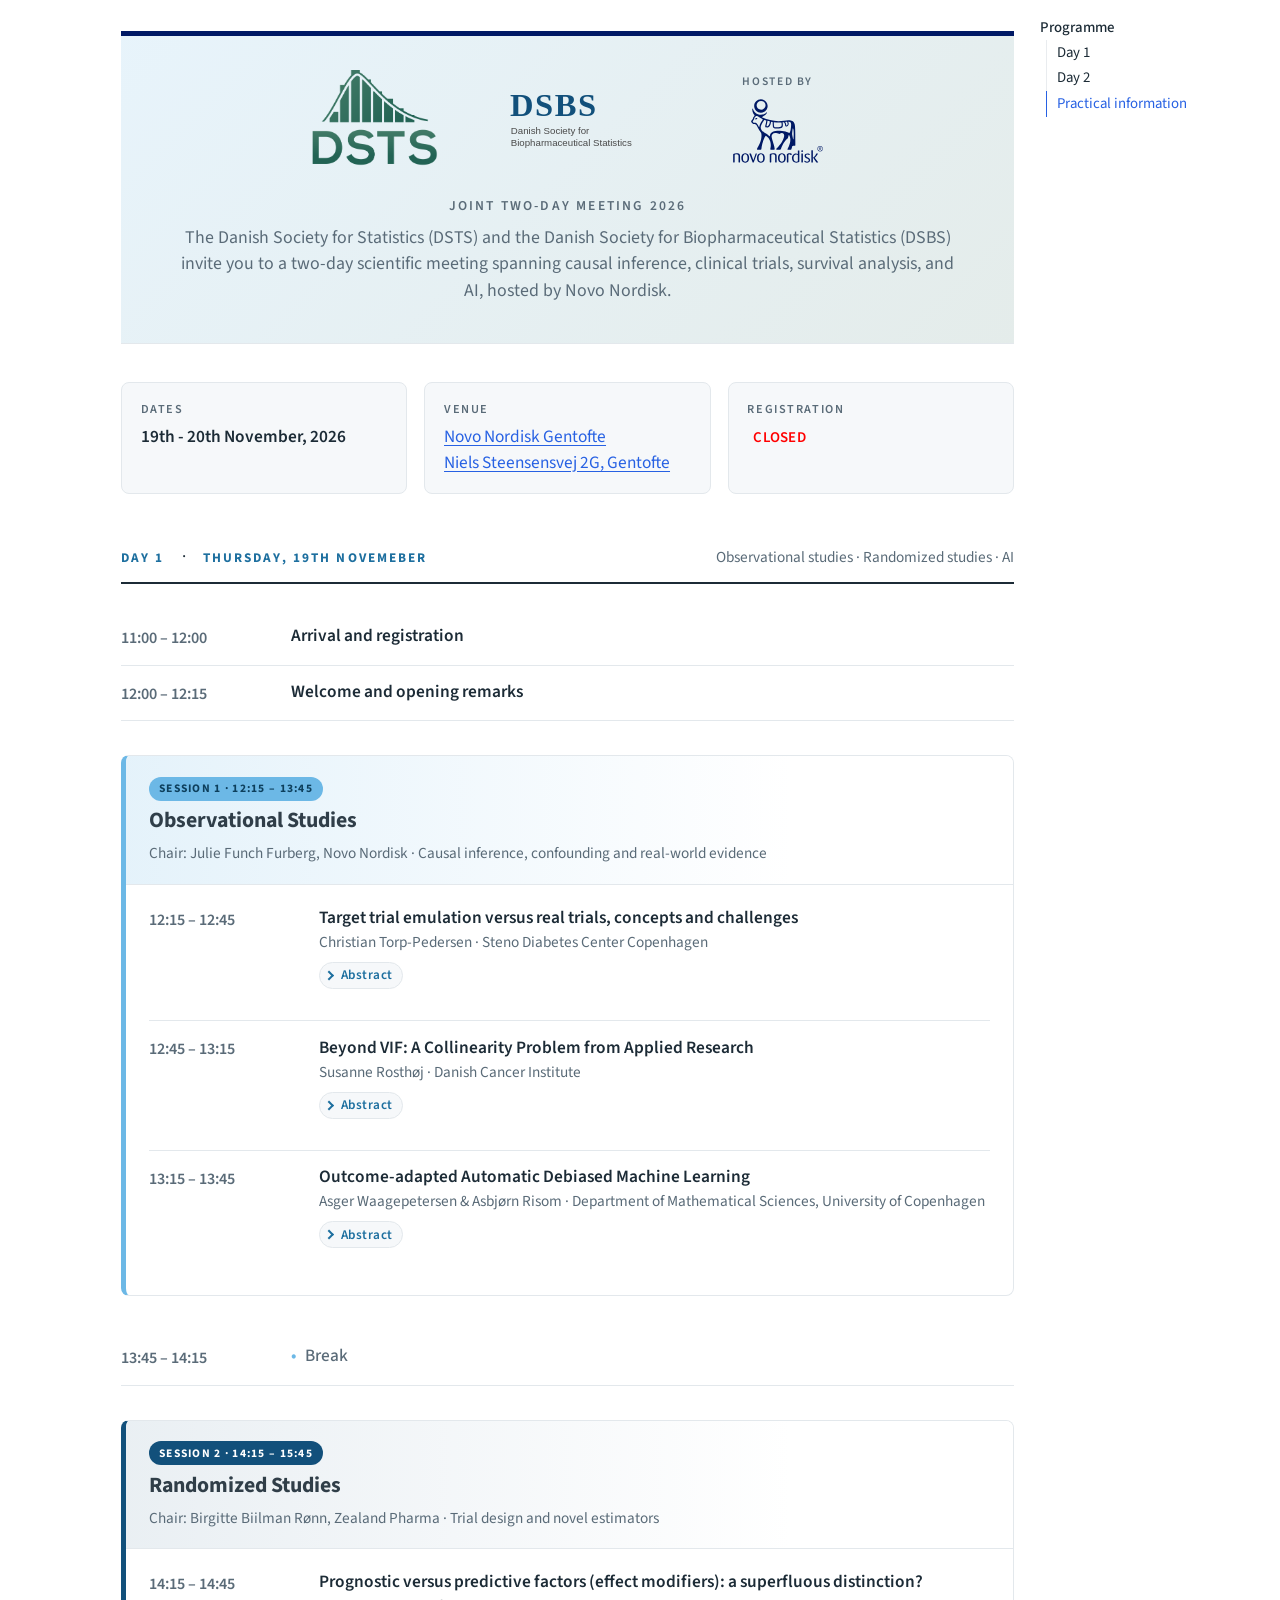
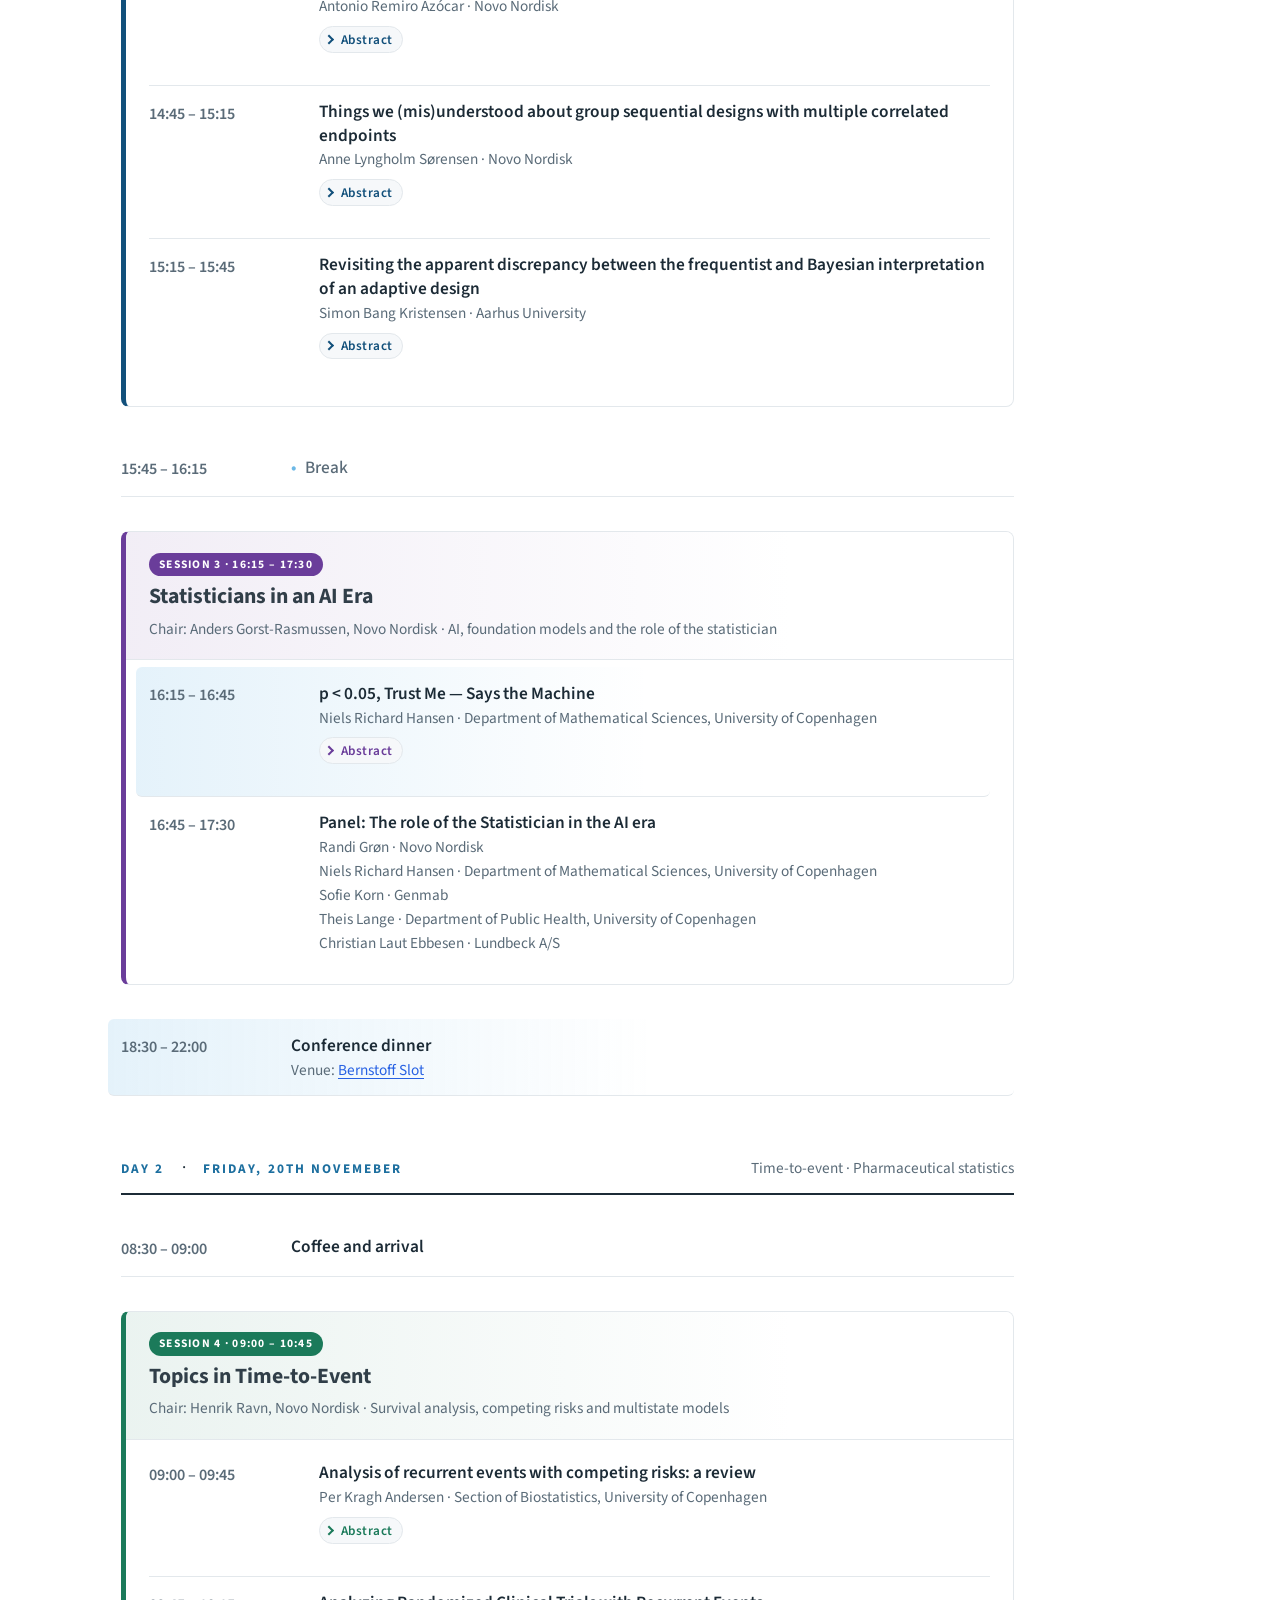
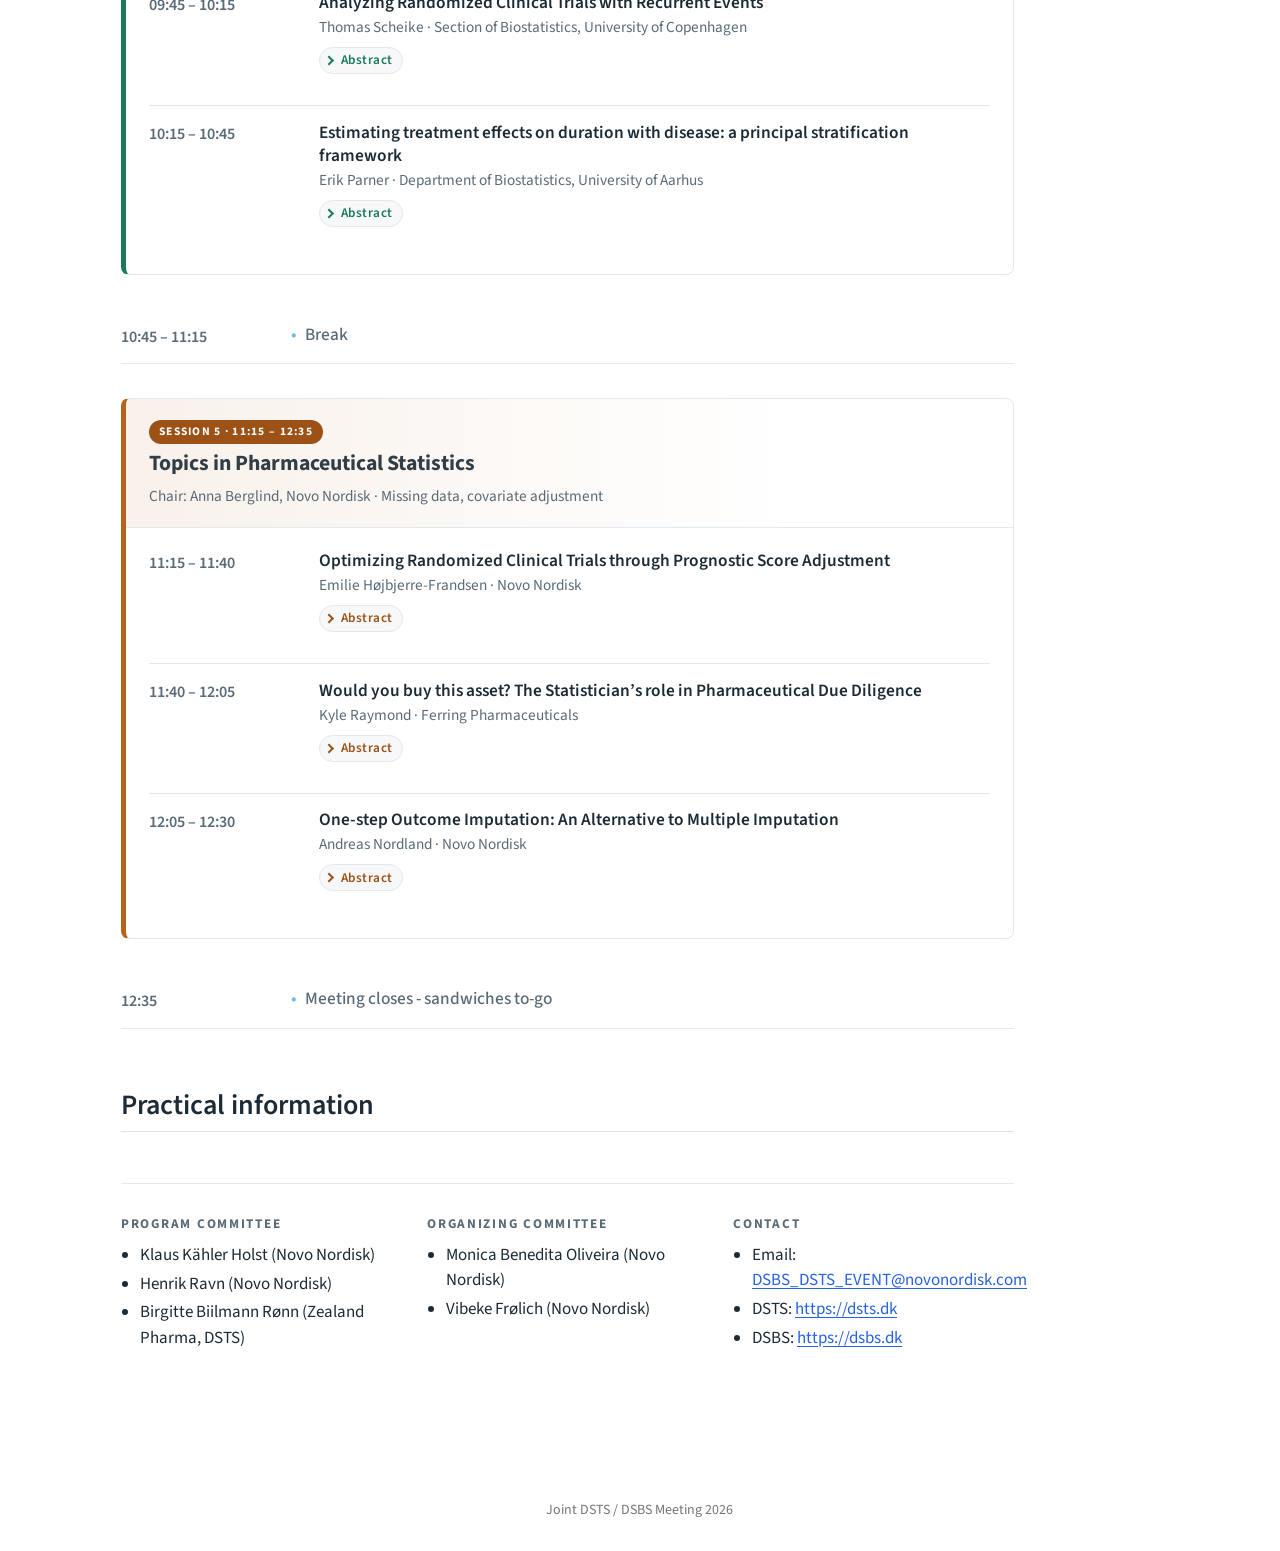
==== commit 0af17473: "up" ====
--- a/docs/index.html
+++ b/docs/index.html
@@ -140,8 +140,8 @@
   
   <li><span class="facts__label">Venue</span>
     <span class="facts__value">
-      <a href="https://maps.app.goo.gl/UUhZVVs8d76LHGJE6" style="font-weight:
-        bold;">
+      <a href="https://maps.app.goo.gl/Bt1pjvHMinZV3L8L6" style="font-weight:      
+      <!-- <a href=" https:="" maps.app.goo.gl="" uuhzvvs8d76lhgje6"="">
         Novo Nordisk Gentofte <br>
         Niels Steensensvej 2G, Gentofte
       </a>  
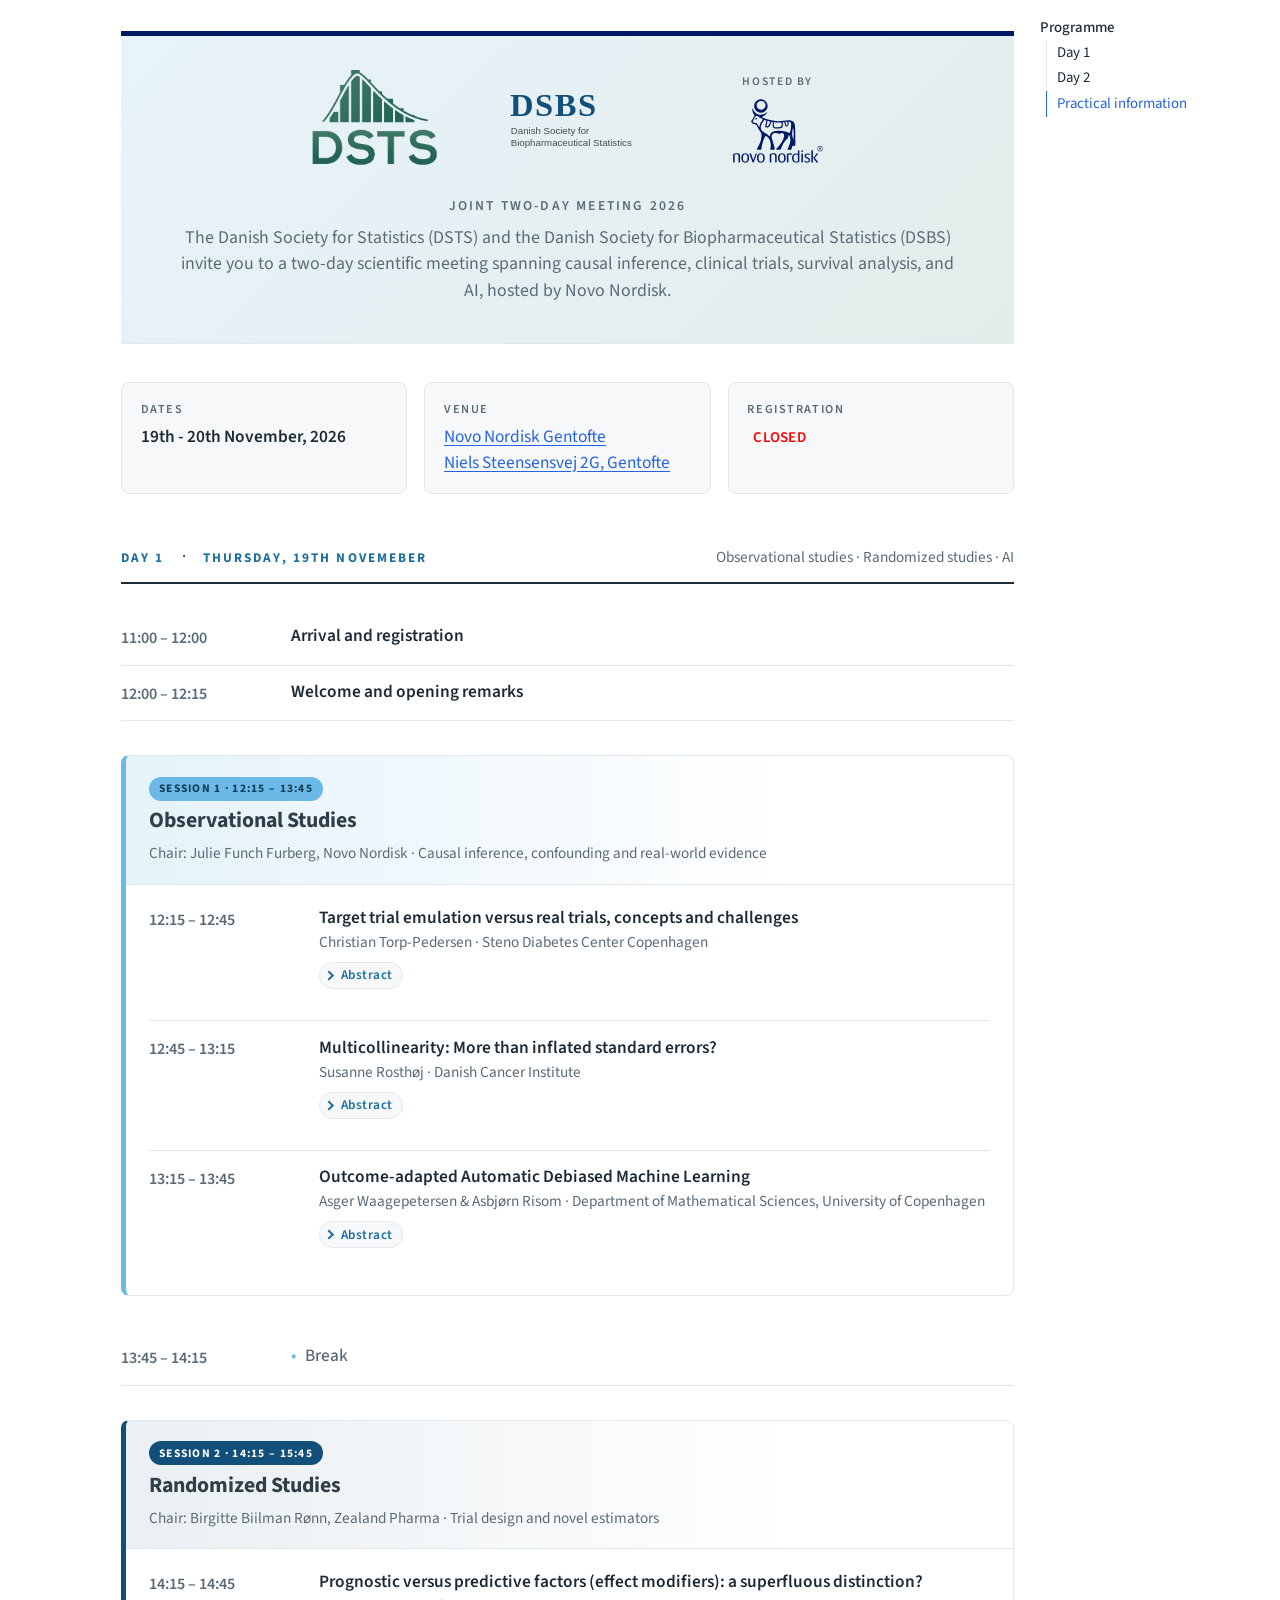
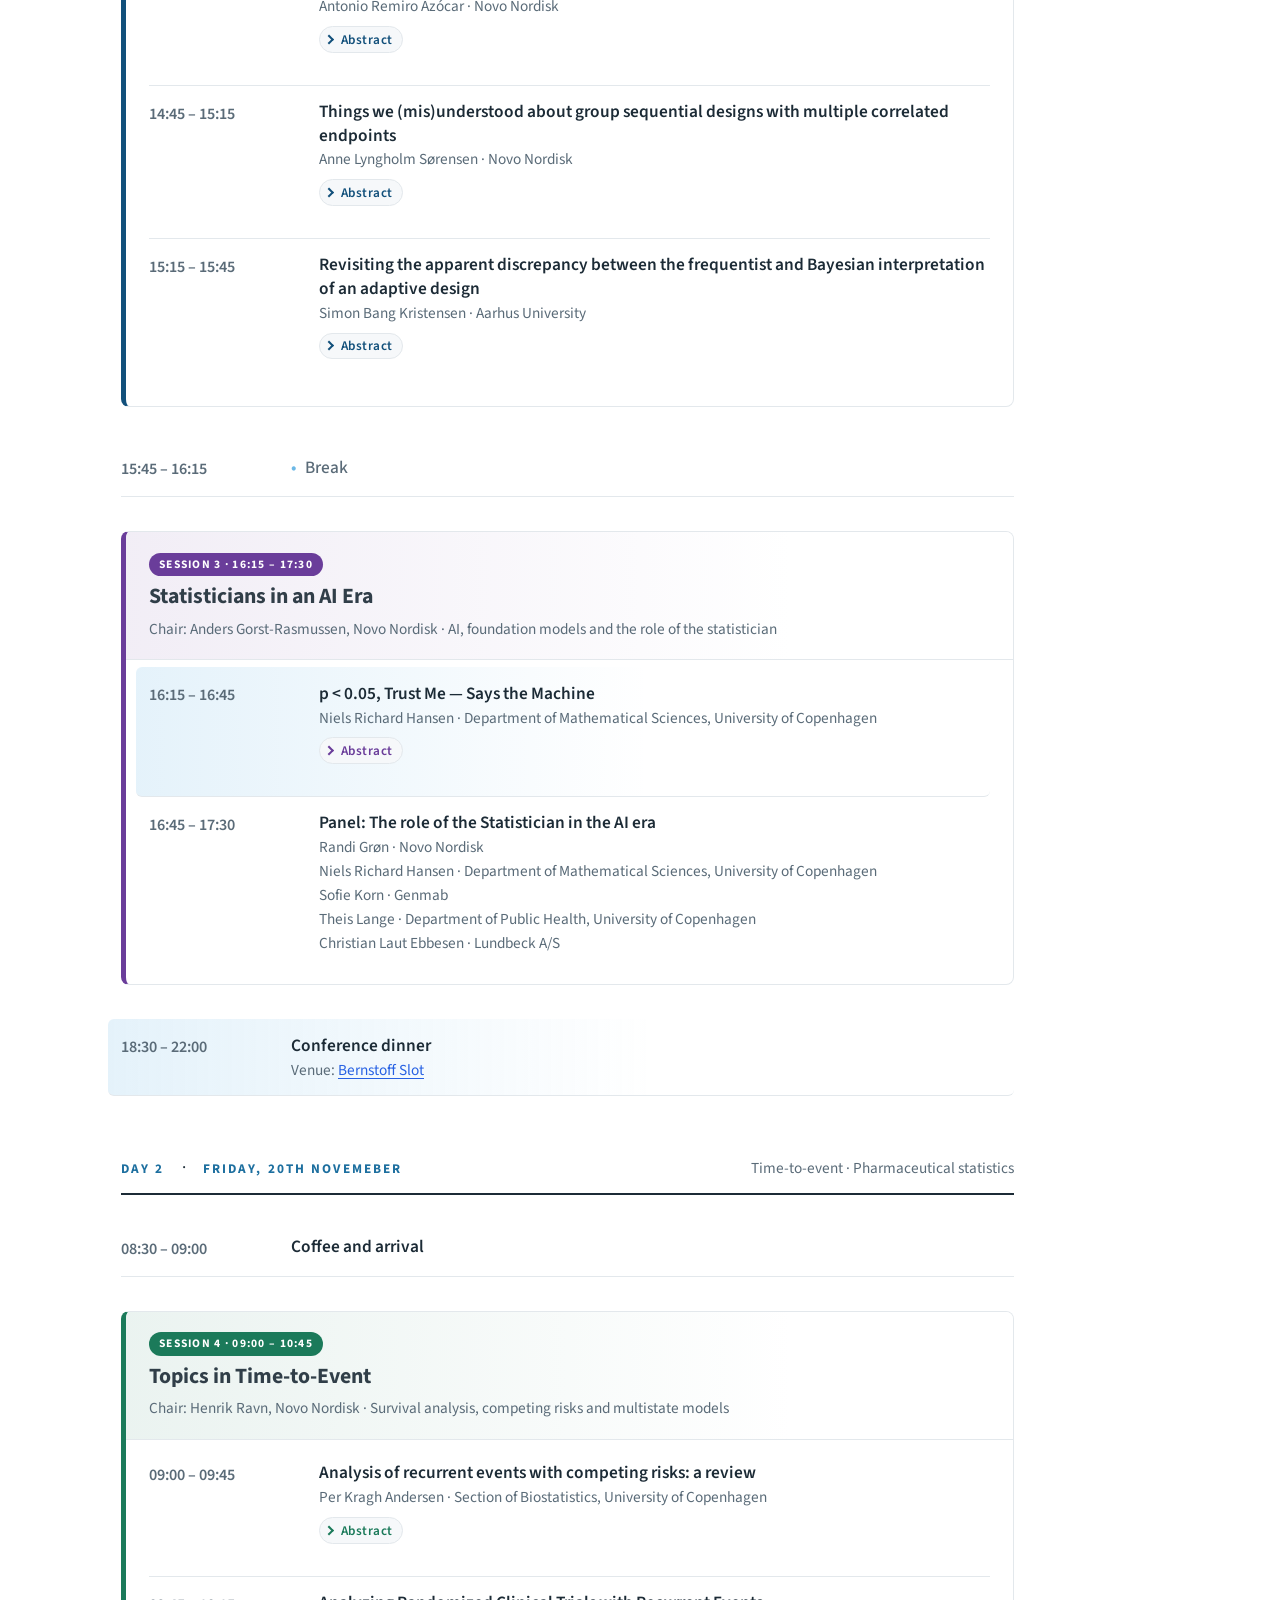
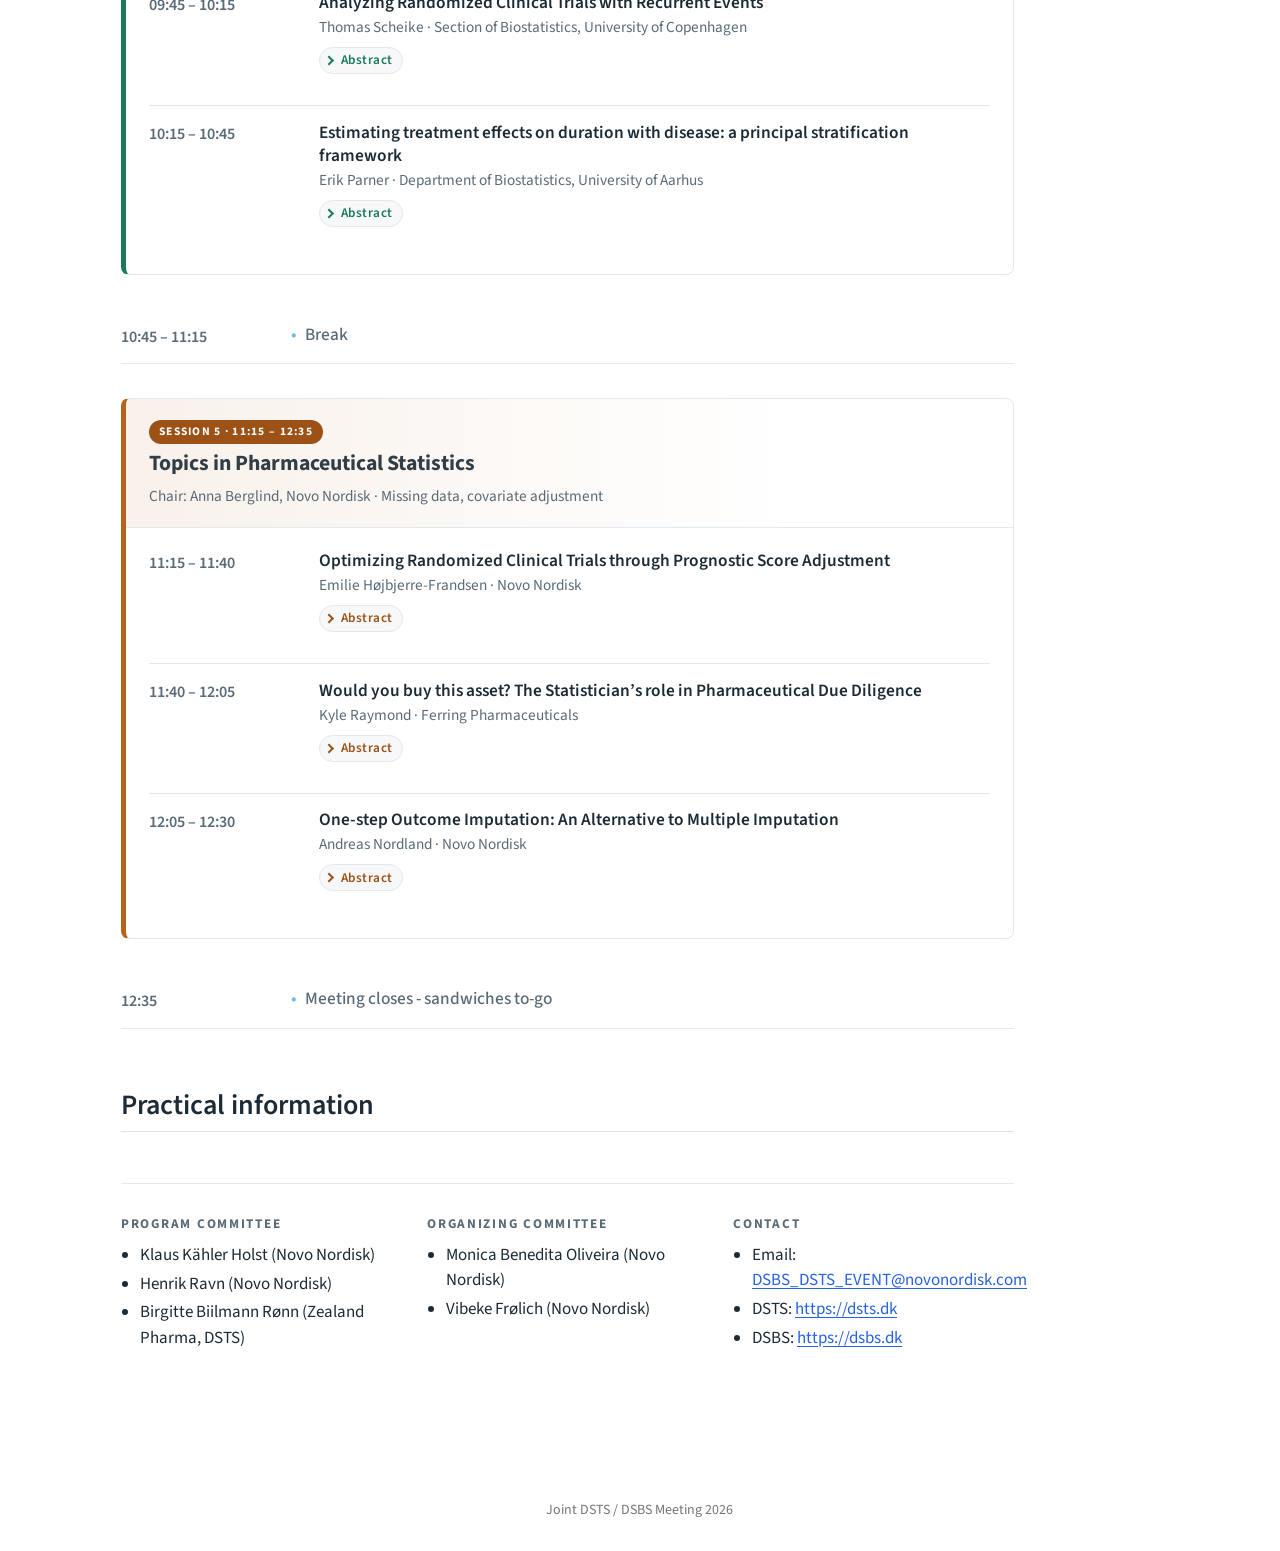
==== commit 55d18ced: "up" ====
--- a/docs/index.html
+++ b/docs/index.html
@@ -203,12 +203,16 @@
 <div class="slot">
 <p><span class="slot__time">12:45 – 13:15</span></p>
 <div class="slot__body">
-<p><span class="slot__title">Beyond VIF: A Collinearity Problem from Applied Research</span> <span class="slot__meta">Susanne Rosthøj · Danish Cancer Institute</span></p>
-<details class="abstract">
-<summary>
-Abstract
-</summary>
-<p><span class="tba">Abstract TBA</span> — the abstract for this talk will be added once the speaker is confirmed and the programme is finalized.</p>
+<p><span class="slot__title">Multicollinearity: More than inflated standard errors?</span> <span class="slot__meta">Susanne Rosthøj · Danish Cancer Institute</span></p>
+<details class="abstract">
+<summary>
+Abstract
+</summary>
+<p>Multicollinearity is traditionally presented as a problem of inflated standard errors and reduced precision in regression analysis. However, the challenges associated with correlated regressors may extend beyond statistical uncertainty.</p>
+<p>In this talk, I will use examples from a PhD project investigating associations between body composition and cancer risk in a large Danish cohort. Fat mass index (FMI) and fat-free mass index (FFMI) are highly correlated, making the interpretation of their mutually adjusted associations challenging. Analyses of different cancer outcomes reveal contrasting patterns: for some outcomes, mutual adjustment attenuates associations and increases uncertainty, while for others, it produces statistically significant coefficients with unexpected signs.</p>
+<p>Motivated by these findings, I will introduce the common-factor model, illustrating how correlated regressors can produce polarized coefficients that may not reflect the underlying structural relationships, even when the regression coefficients are statistically valid.</p>
+<p>The talk highlights how correlated regressors can complicate the interpretation of regression coefficients, and why statistically valid estimates do not necessarily provide valid evidence about underlying biological relationships.</p>
+<p>More broadly, the talk emphasizes the importance of considering plausible data-generating mechanisms when interpreting regression results in epidemiological research.</p>
 </details>
 </div>
 </div>
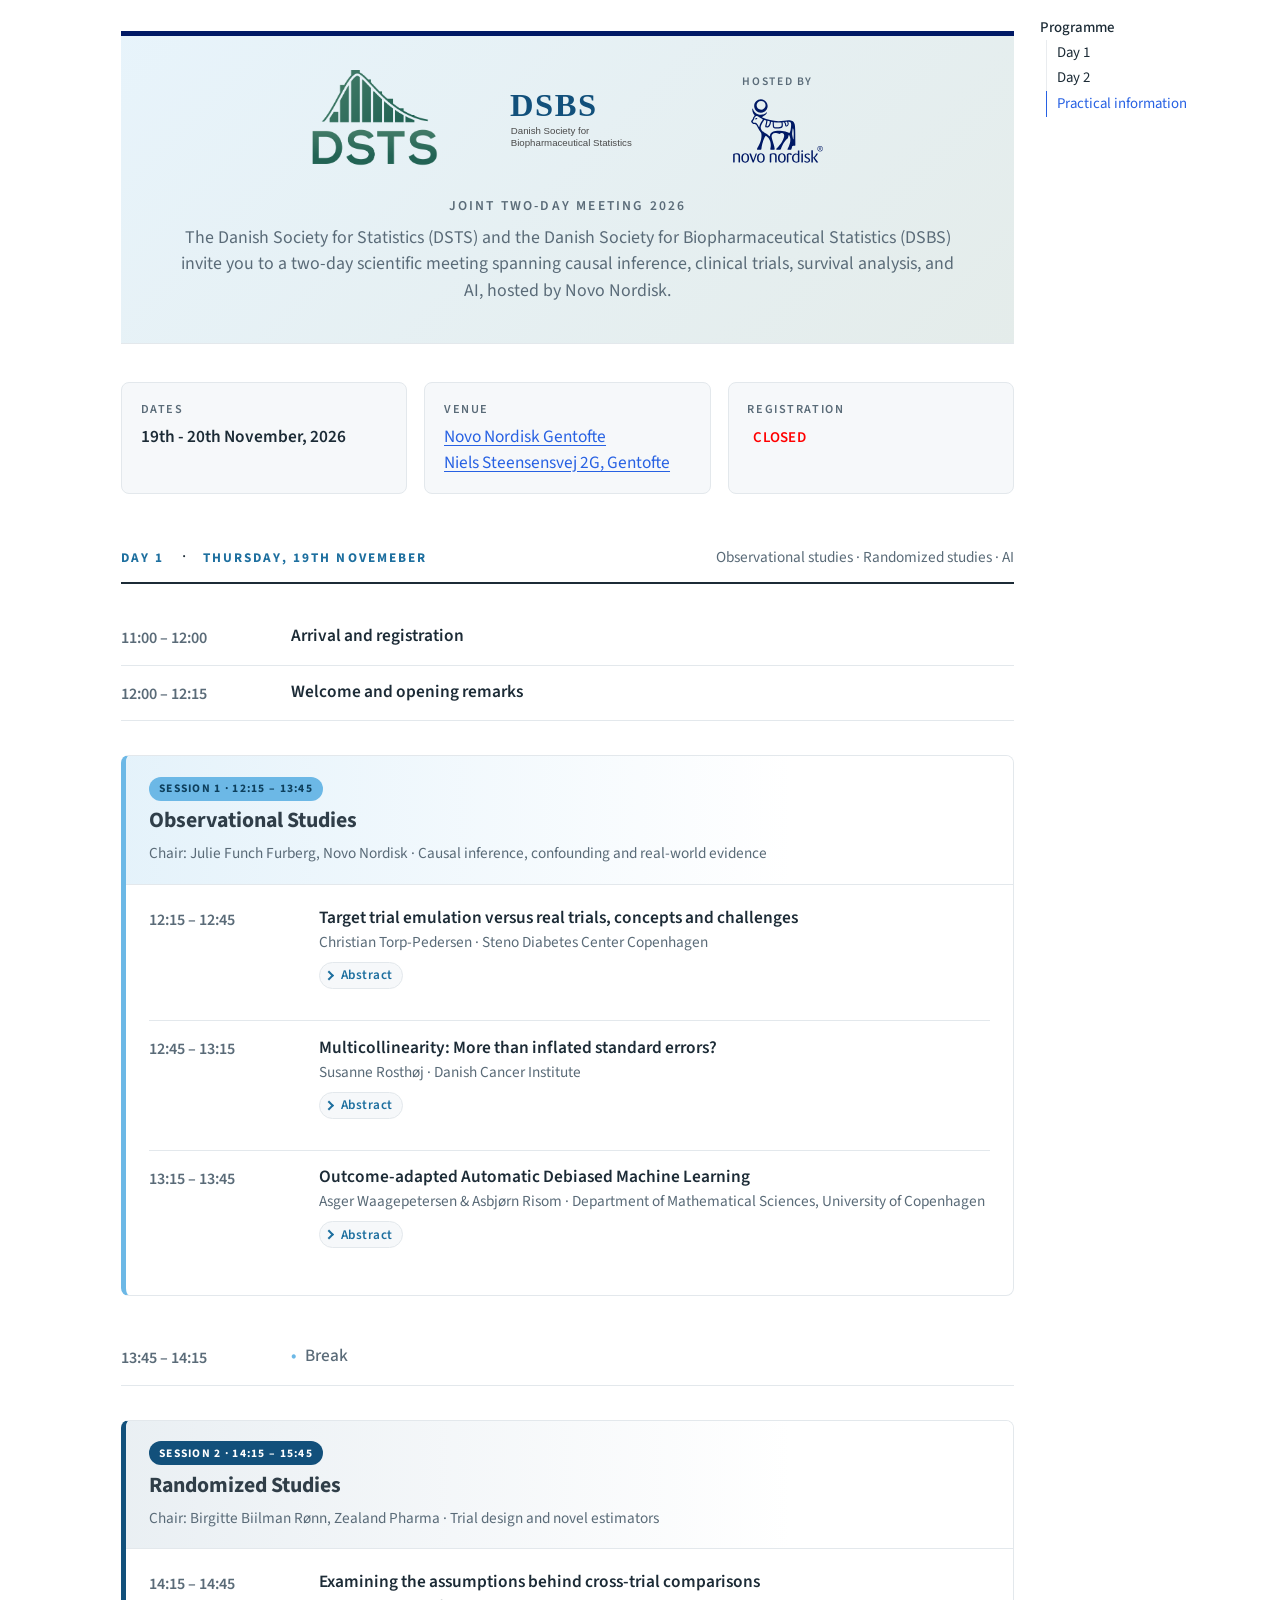
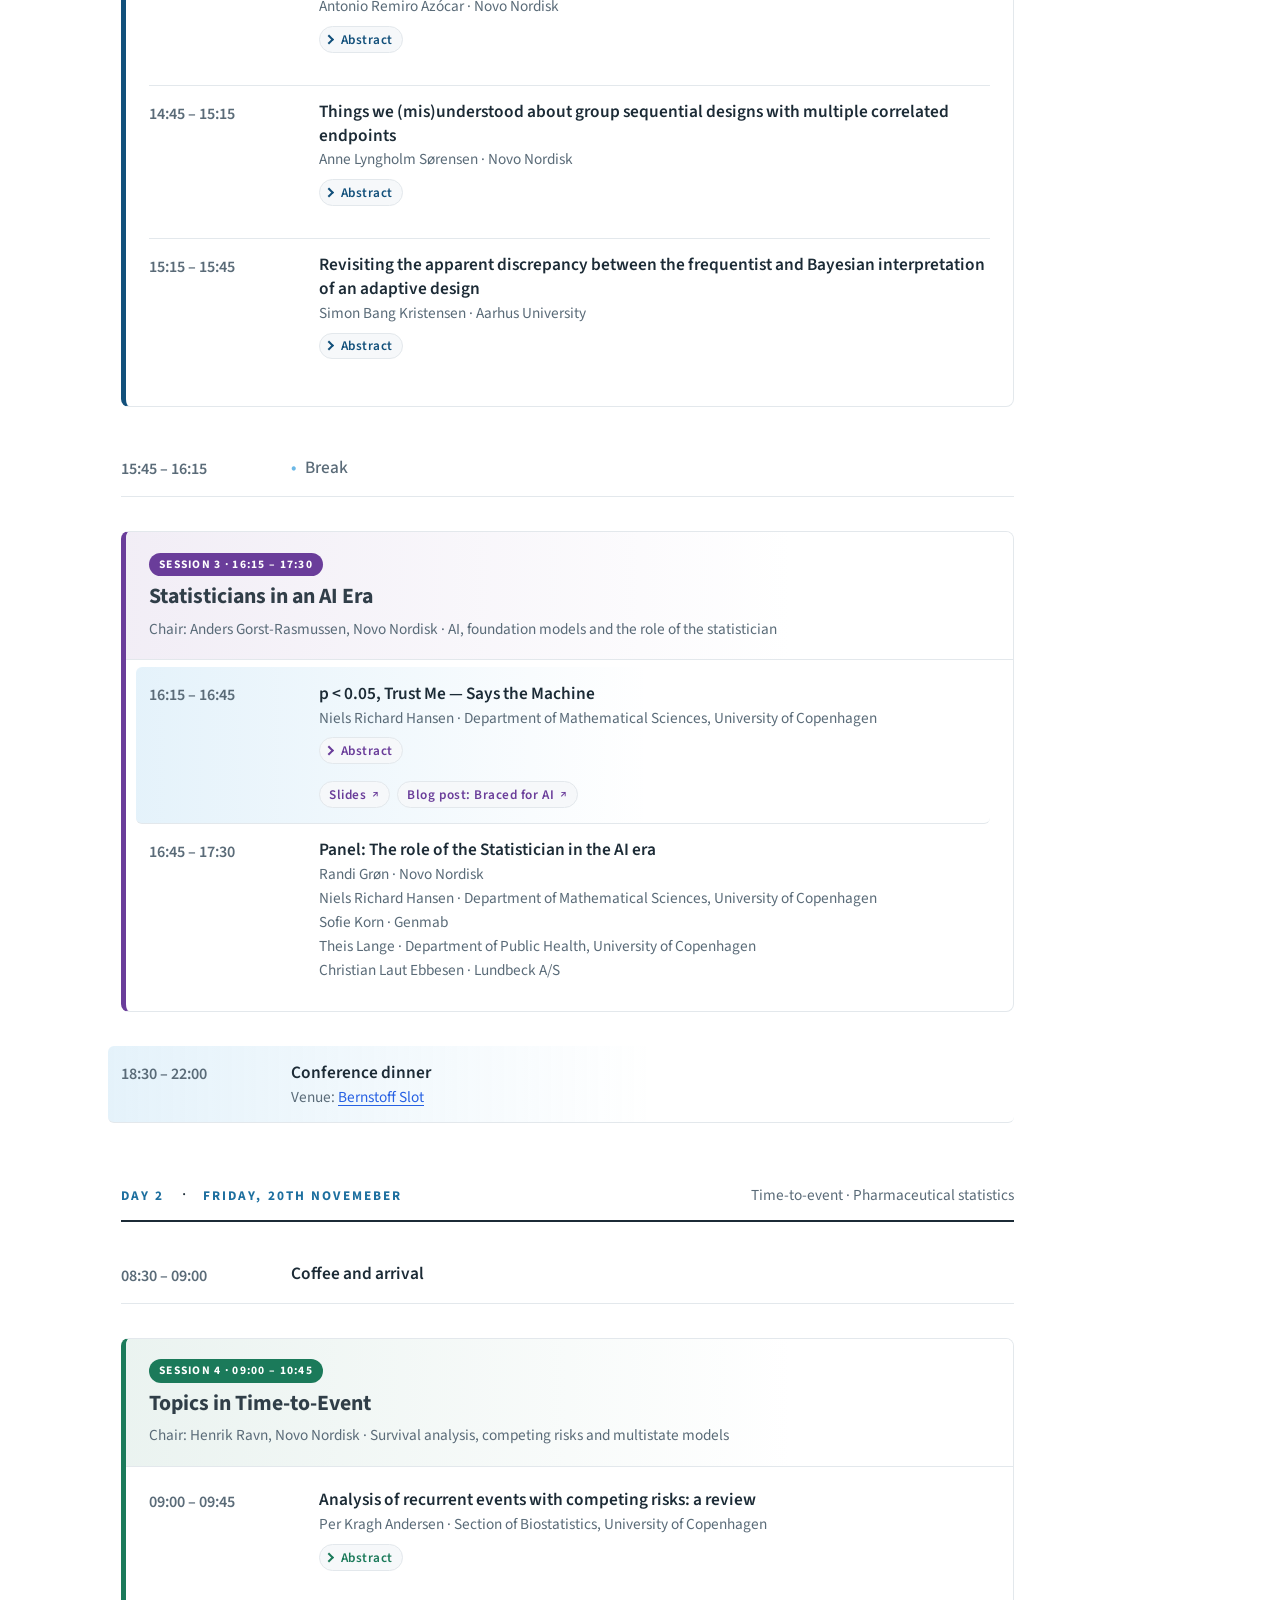
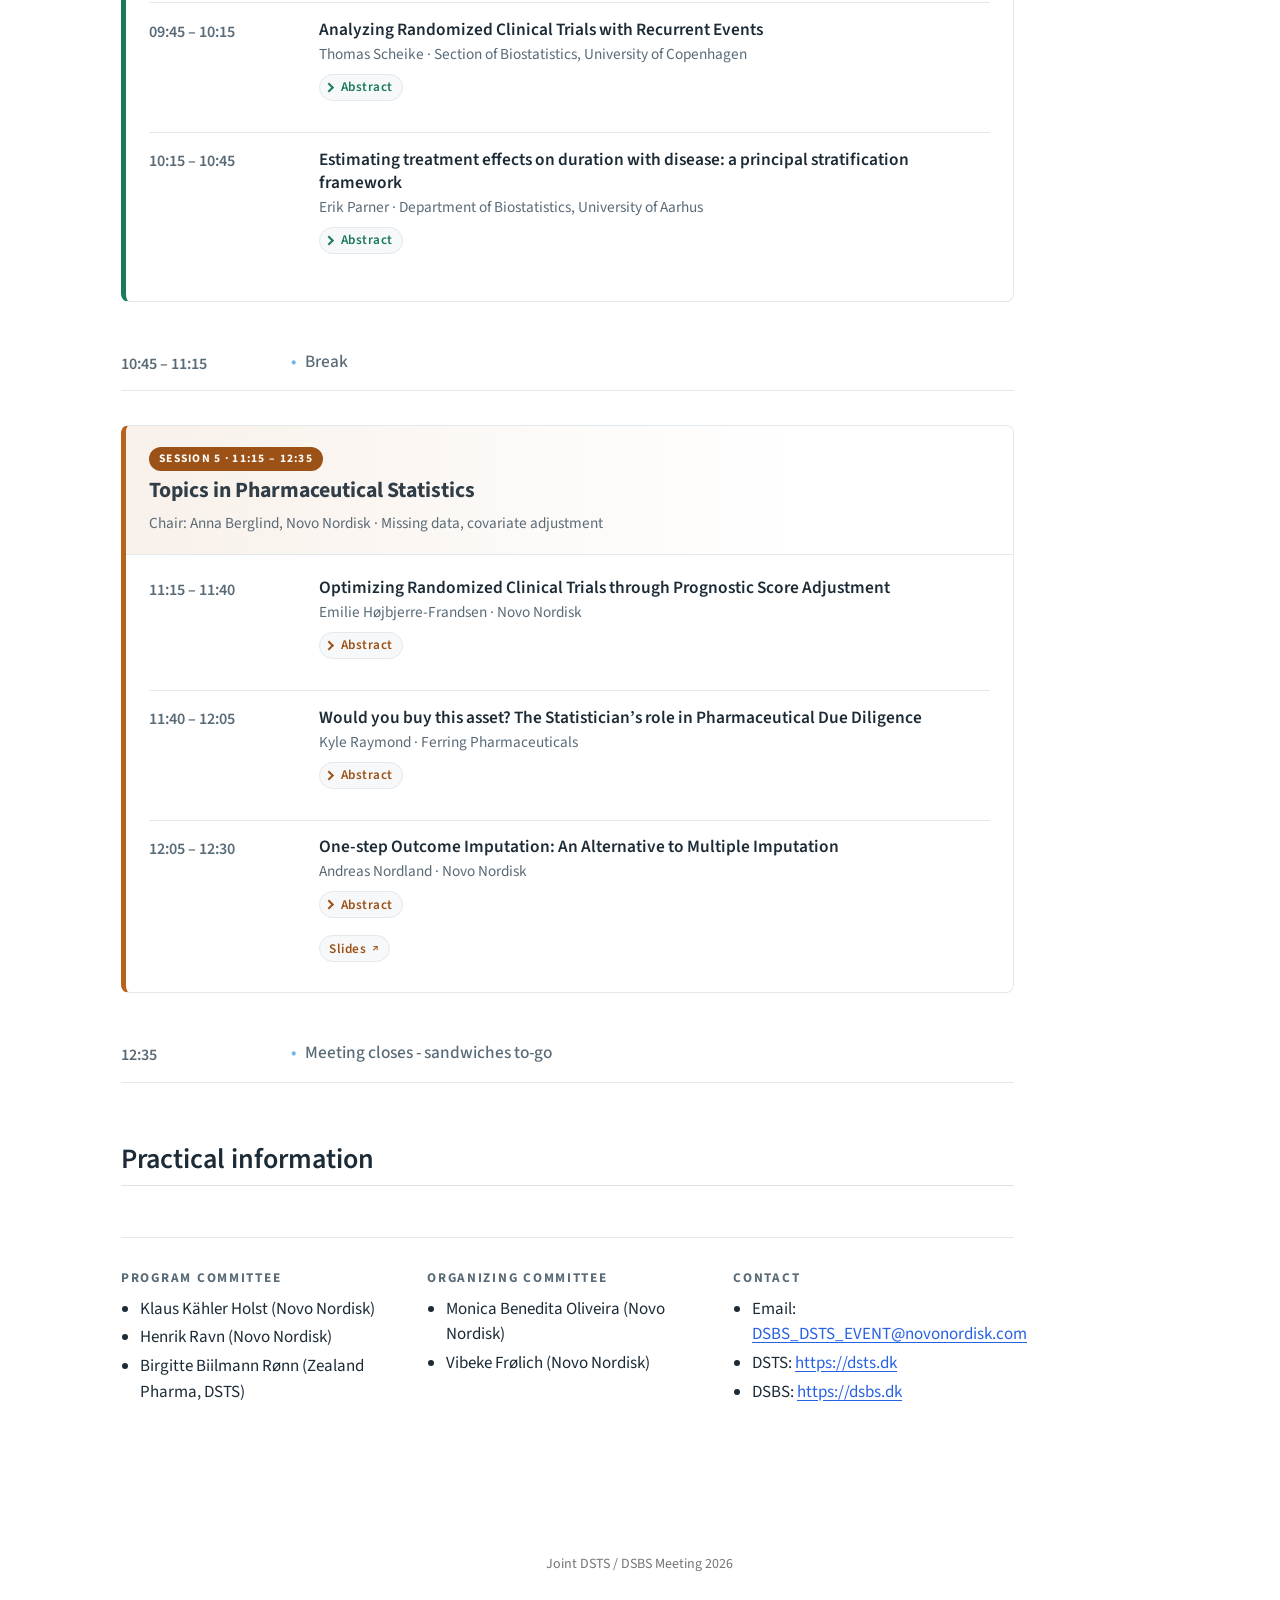
==== commit 2e9dd454: "up" ====
--- a/docs/index.html
+++ b/docs/index.html
@@ -251,7 +251,7 @@
 <div class="slot">
 <p><span class="slot__time">14:15 – 14:45</span></p>
 <div class="slot__body">
-<p><span class="slot__title">Prognostic versus predictive factors (effect modifiers): a superfluous distinction?</span> <span class="slot__meta">Antonio Remiro Azócar · Novo Nordisk</span></p>
+<p><span class="slot__title">Examining the assumptions behind cross-trial comparisons</span> <span class="slot__meta">Antonio Remiro Azócar · Novo Nordisk</span></p>
 <details class="abstract">
 <summary>
 Abstract
@@ -315,6 +315,9 @@
 <p>The relevance of training in a mathematical discipline and the future roles of those that are mathematically educated have been called into question by the skills that current large language models demonstrate. These developments are not isolated to computer science and mathematics – or statistics for that matter. Concrete skills have become obsolete overnight. This will have major ramifications for education, for science and the job market and across the entire society. The question we must ask: do we want a world where no human, not even in principle, can follow and verify a decision grounded in a data analysis?</p>
 <p>I will make a case for the intrinsic value of human learning and for humans to acquire knowledge and understanding. Not necessarily to secure a particular job, but to preserve human agency and for having a seat at the table where decisions are made. Mathematical and analytical training remains as relevant as ever as a way of sharpening our thinking about the world, even if production tasks will be increasingly taken over by AI systems.</p>
 </details>
+<div class="talk-links">
+<p><a class="talk-link" href="images/trust_me_static.html" target="_blank" rel="noopener">Slides</a> <a class="talk-link" href="https://nrhstat.org/post/braced_for_ai/" target="_blank" rel="noopener">Blog post: Braced for AI</a></p>
+</div>
 </div>
 </div>
 <div class="slot">
@@ -422,6 +425,7 @@
 <summary>
 Abstract
 </summary>
+<p>In randomized clinical trials (RCTs), the accurate estimation of marginal treatment effects is crucial for determining the efficacy of interventions. Enhancing the statistical power of these analyses is a key objective for statisticians. The increasing availability of historical data from registries, prior trials, and health records presents an opportunity to improve trial efficiency. However, many methods for historical borrowing compromise strict type I error rate control. Prognostic score adjustment avoids this: a prediction model is trained on historical control data, and its predictions enter the pre-specified trial analysis as a single covariate. We present how this idea extends from linear models [Schuler et al., 2022] to two routes for marginal effect estimation. First, we add the prognostic score to the GLM plug-in estimator of Rosenblum and van der Laan. Under treatment effects additive on the link scale, this achieves local semi-parametric efficiency, and a simple conservative variance formula supports prospective power calculations. Simulations with count outcomes show smaller standard errors, nominal coverage and type I error control, even with a pure-noise score or large population shifts. Second, we incorporate the score into targeted maximum likelihood estimation (TMLE). Because TMLE is already semi-parametric efficient, the gain is not asymptotic but arises in finite samples, where a good score speeds up learning of the outcome regression and improves variance estimation.</p>
 </details>
 </div>
 </div>
@@ -449,6 +453,9 @@
 </summary>
 <p>Missing outcomes in randomized controlled trials are often handled by multiple imputation (MI). Rubin’s rules are routinely used to estimate standard errors but can fail to provide valid standard error estimates for some commonly used procedures, such as reference-based imputation. We propose a one-step alternative by explicitly targeting the treatment effect implied by a given imputation model and constructing an efficient one-step estimator for that treatment effect via its influence function. Unlike Rubin’s rules, this approach yields asymptotically valid inference. Moreover, the proposed method circumvents the stochastic component and computational burden of MI. We illustrate the approach with examples spanning a range of imputation models, including reference-based imputation and intercurrent-event-dependent imputation.</p>
 </details>
+<div class="talk-links">
+<p><a class="talk-link" href="images/3-Andreas-Nordland-one-step-imputation.pdf" target="_blank" rel="noopener">Slides</a></p>
+</div>
 </div>
 </div>
 <!-- :::: {.slot} -->
--- a/docs/styles.css
+++ b/docs/styles.css
@@ -402,6 +402,56 @@
 }
 
 /* --------------------------------------------------------------------------
+   Talk links (slides, posts) - pill buttons matching the abstract toggle
+   -------------------------------------------------------------------------- */
+
+.talk-links {
+  display: flex;
+  flex-wrap: wrap;
+  gap: 0.4rem;
+  margin-top: 0.5rem;
+}
+
+/* Pandoc wraps the inline links in a <p>; let them join the flex row. */
+.talk-links > p {
+  display: contents;
+}
+
+.talk-link {
+  display: inline-flex;
+  align-items: center;
+  gap: 0.35rem;
+  padding: 0.15rem 0.55rem;
+  border: 1px solid var(--rule);
+  border-radius: 999px;
+  background: var(--surface-alt);
+  color: var(--accent-deep);
+  font-size: 0.78rem;
+  font-weight: 600;
+  letter-spacing: 0.04em;
+  text-decoration: none;
+  transition: background 0.12s ease, border-color 0.12s ease;
+}
+
+.talk-link::after {
+  content: "\2197";
+  font-size: 0.85em;
+}
+
+.talk-link:hover,
+.talk-link:focus-visible {
+  background: color-mix(in srgb, var(--accent) 14%, white);
+  border-color: var(--accent);
+  color: var(--accent-deep);
+  text-decoration: none;
+}
+
+.talk-link:focus-visible {
+  outline: 2px solid var(--accent-deep);
+  outline-offset: 2px;
+}
+
+/* --------------------------------------------------------------------------
    Session block
    -------------------------------------------------------------------------- */
 
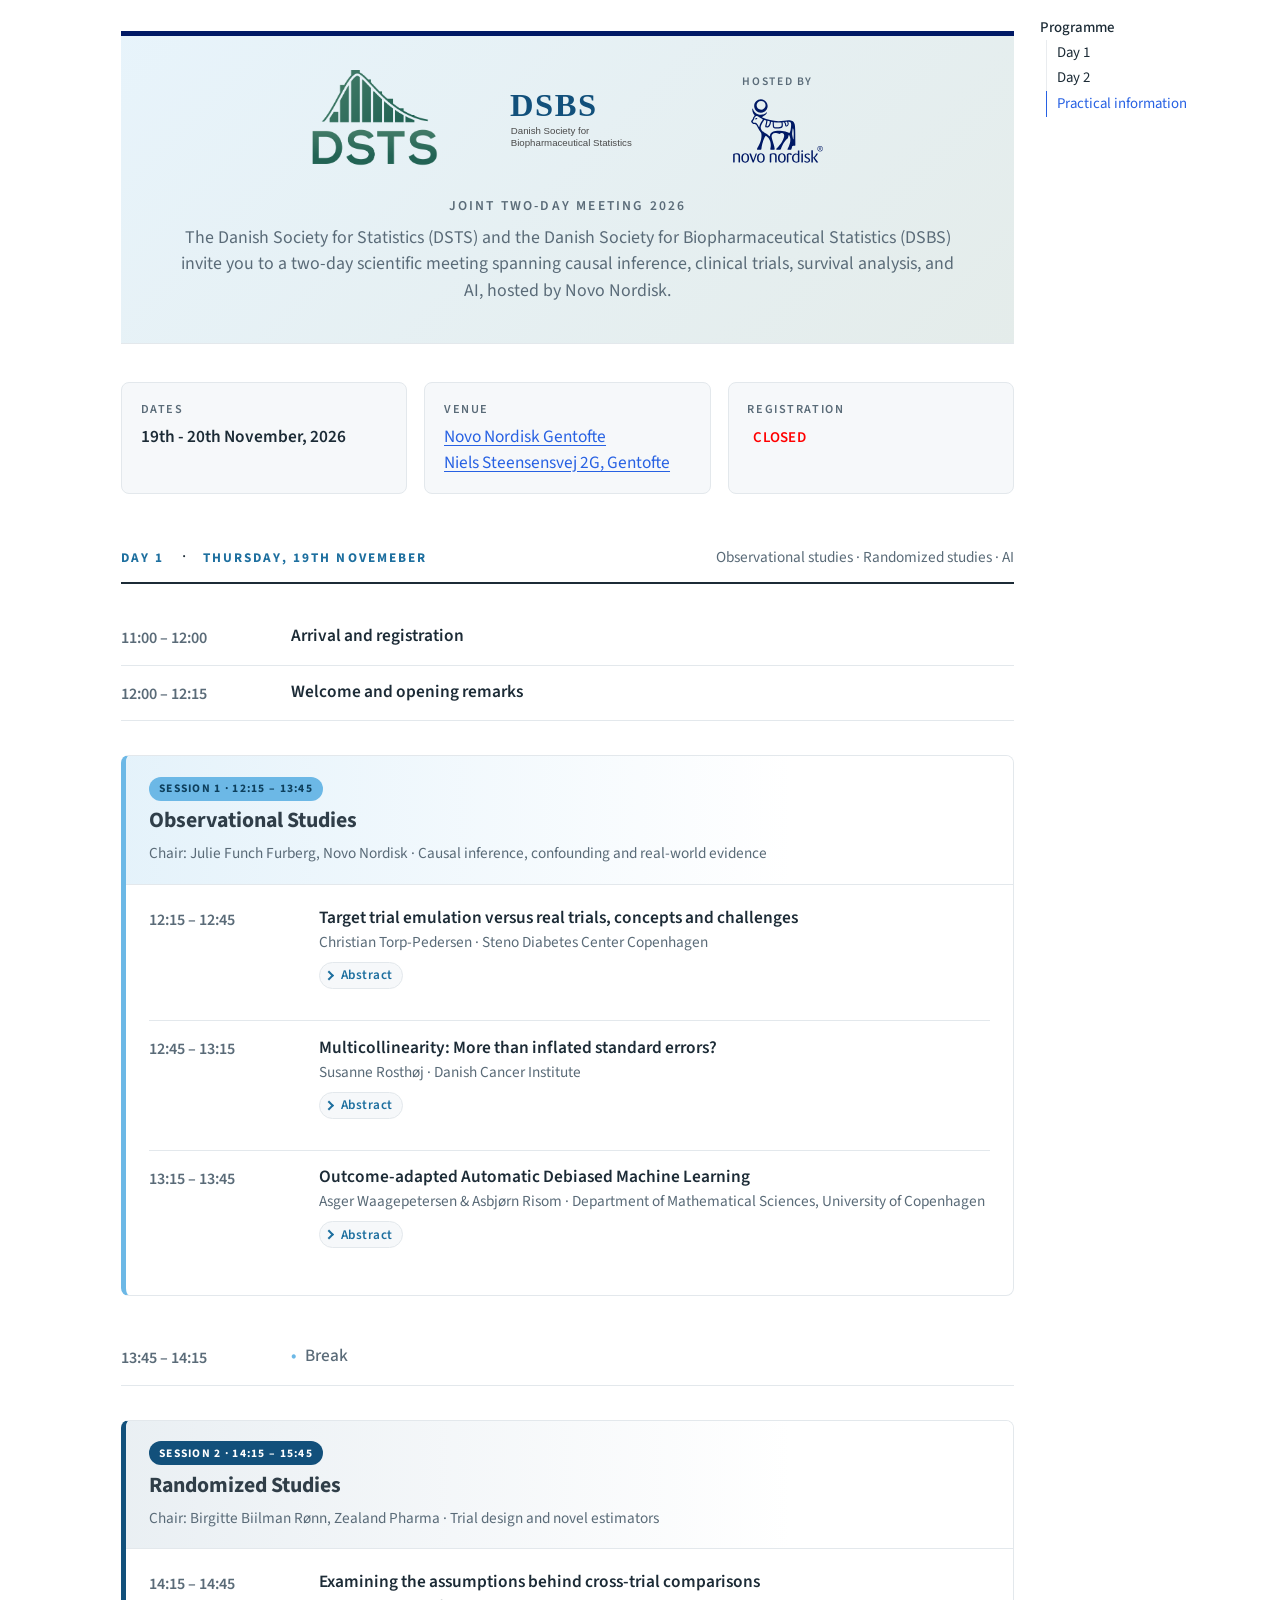
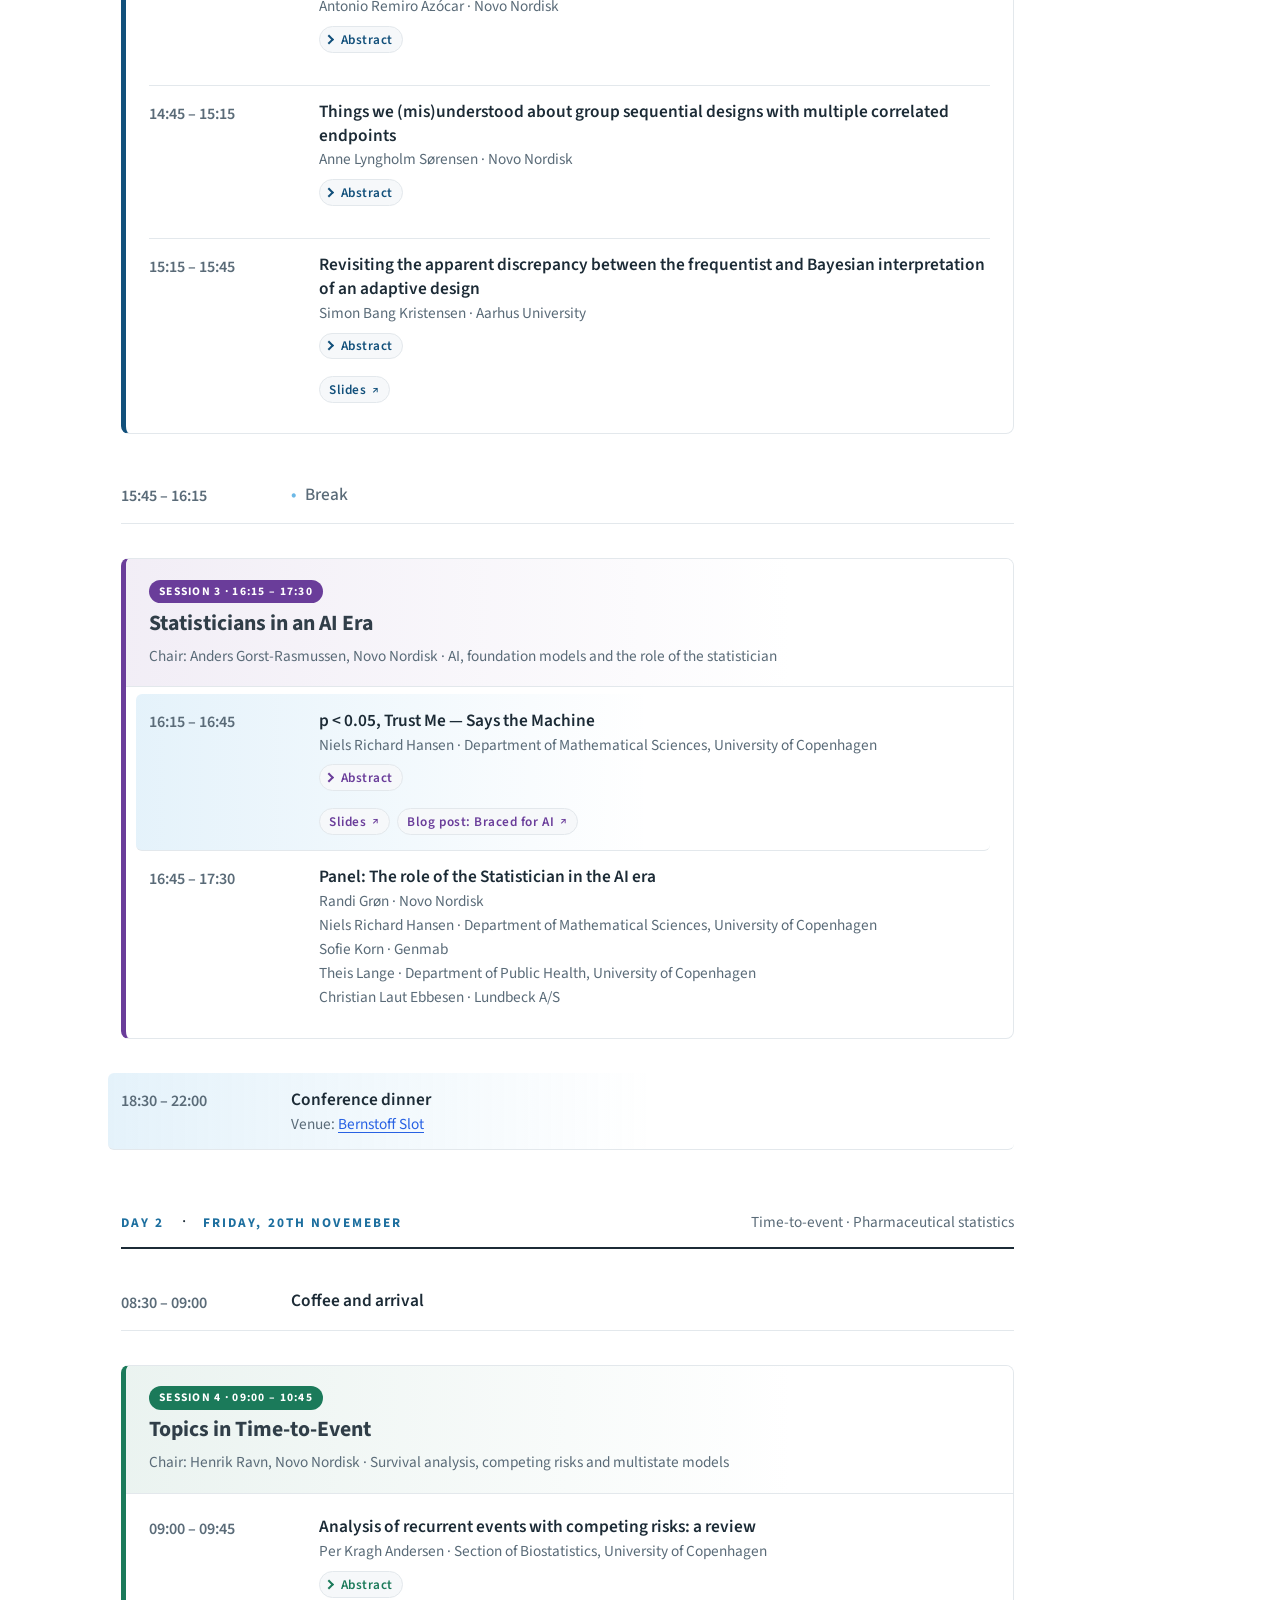
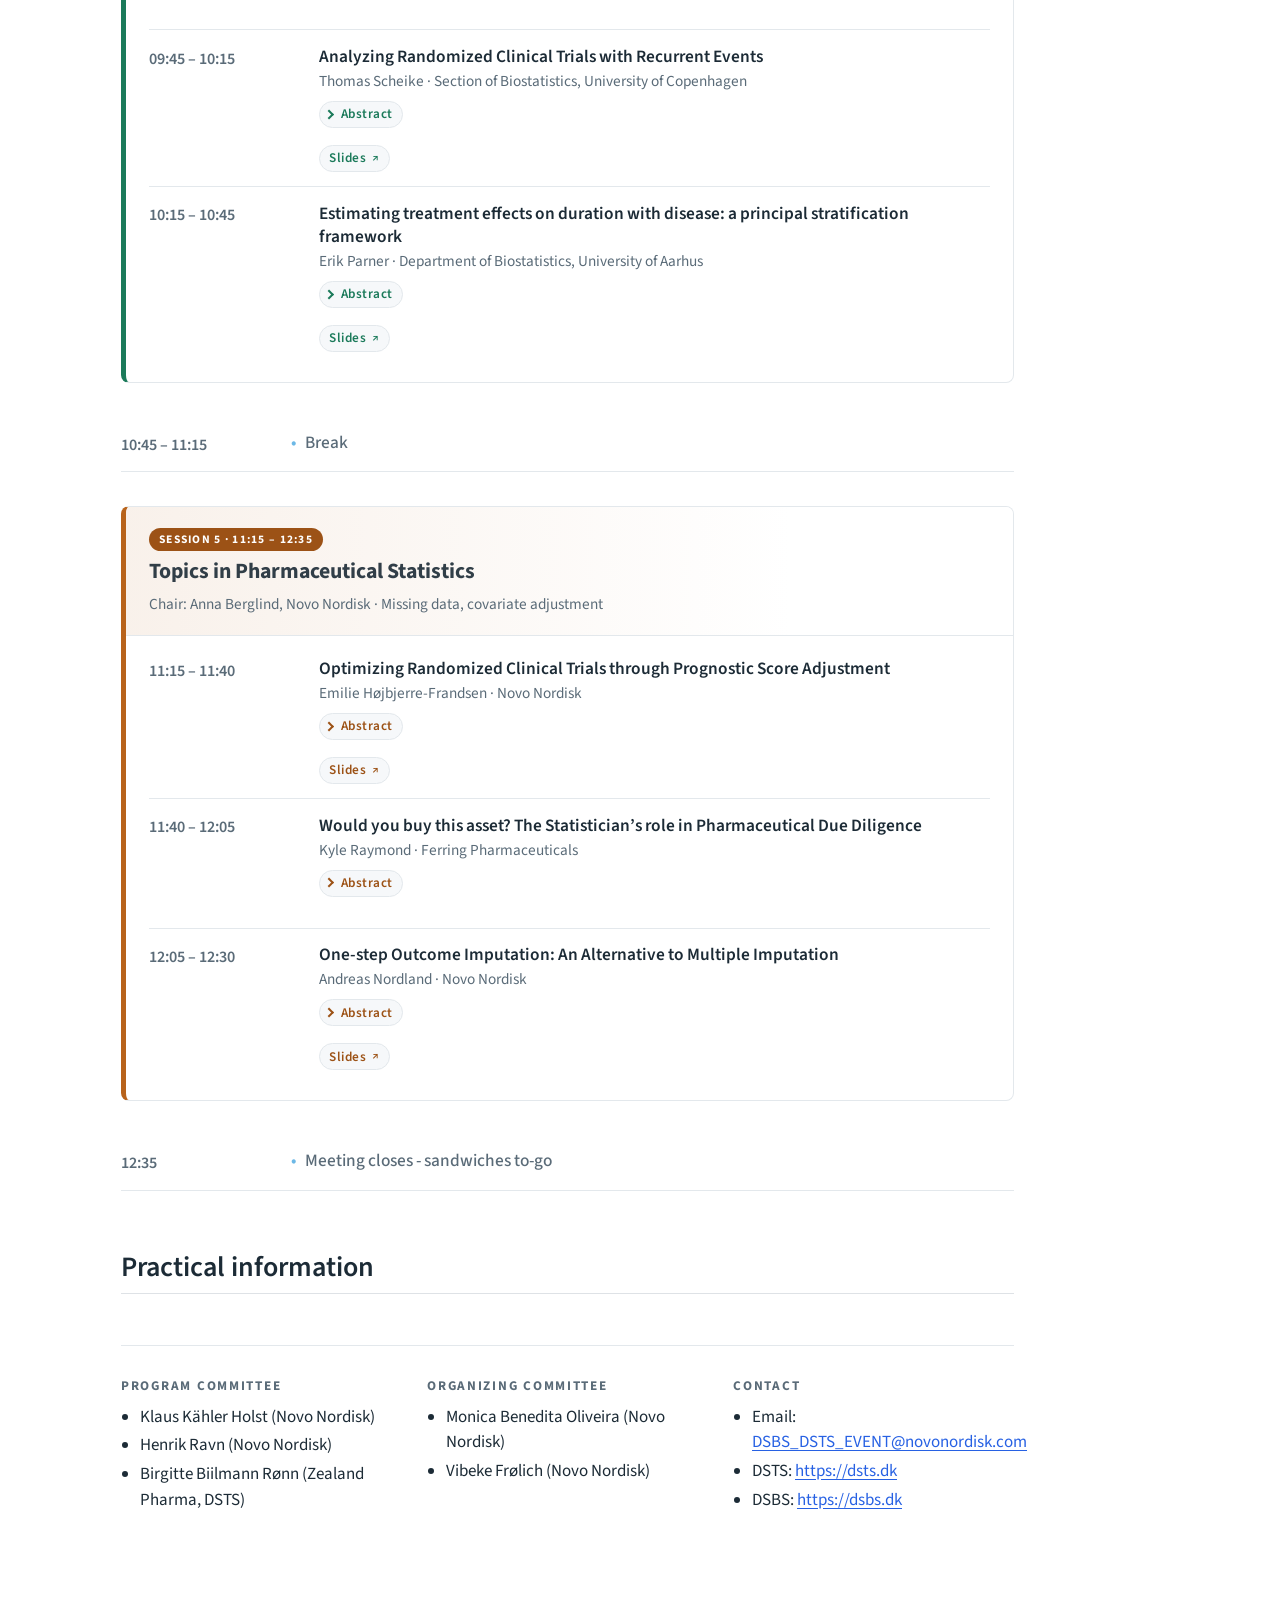
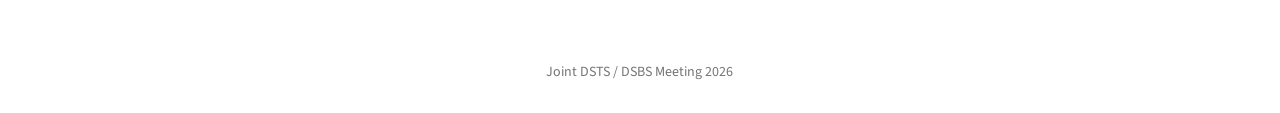
==== commit 958846a8: "up" ====
--- a/docs/index.html
+++ b/docs/index.html
@@ -282,6 +282,9 @@
 </summary>
 <p><span class="tba">Abstract TBA</span> — the abstract for this talk will be added once the speaker is confirmed and the programme is finalized.</p>
 </details>
+<div class="talk-links">
+<p><a class="talk-link" href="images/3-Simon-Bang-Kristensen-adaptive-design.pdf" target="_blank" rel="noopener">Slides</a></p>
+</div>
 </div>
 </div>
 </div>
@@ -383,6 +386,9 @@
 <p>I will explore different approaches for estimating relevant quantities in the context of randomized clinical trials (RCT) dealing with recurrent events data. A distinctive feature of recurrent events is that the occurrences of interest are often observed and relevant only before a terminal event, such as the death of a patient. The presence of a terminal event introduces challenges in interpreting the outcomes of such events similar to what is known for competing risks.</p>
 <p>I will consider two different outcome measures for recurrent events: the marginal mean, representing the average number of events observed before the terminal event; an intensity-based approach characterizing the rate of recurrent events among those still under risk. Simple estimators for these quantities exist. I will demonstrate how additional covariates present at the time of randomization can be used to improve the efficiency without risking modeling errors. This approach, known as RCT augmentation, is recommended when additional information is available. In cases of right censoring causing observation incompleteness, further efficiency improvement can be obtained.</p>
 </details>
+<div class="talk-links">
+<p><a class="talk-link" href="images/2-Thomas-Scheike-rct-recurrent-events.pdf" target="_blank" rel="noopener">Slides</a></p>
+</div>
 </div>
 </div>
 <div class="slot">
@@ -395,6 +401,9 @@
 </summary>
 <p><span class="tba">Abstract TBA</span> — the abstract for this talk will be added once the speaker is confirmed and the programme is finalized.</p>
 </details>
+<div class="talk-links">
+<p><a class="talk-link" href="images/3-Erik-Parner-principal-stratification.pdf" target="_blank" rel="noopener">Slides</a></p>
+</div>
 </div>
 </div>
 </div>
@@ -427,6 +436,9 @@
 </summary>
 <p>In randomized clinical trials (RCTs), the accurate estimation of marginal treatment effects is crucial for determining the efficacy of interventions. Enhancing the statistical power of these analyses is a key objective for statisticians. The increasing availability of historical data from registries, prior trials, and health records presents an opportunity to improve trial efficiency. However, many methods for historical borrowing compromise strict type I error rate control. Prognostic score adjustment avoids this: a prediction model is trained on historical control data, and its predictions enter the pre-specified trial analysis as a single covariate. We present how this idea extends from linear models [Schuler et al., 2022] to two routes for marginal effect estimation. First, we add the prognostic score to the GLM plug-in estimator of Rosenblum and van der Laan. Under treatment effects additive on the link scale, this achieves local semi-parametric efficiency, and a simple conservative variance formula supports prospective power calculations. Simulations with count outcomes show smaller standard errors, nominal coverage and type I error control, even with a pure-noise score or large population shifts. Second, we incorporate the score into targeted maximum likelihood estimation (TMLE). Because TMLE is already semi-parametric efficient, the gain is not asymptotic but arises in finite samples, where a good score speeds up learning of the outcome regression and improves variance estimation.</p>
 </details>
+<div class="talk-links">
+<p><a class="talk-link" href="images/1-Emilie-Hoejbjerre-Frandsen-prognostic-score-adjustment.pdf" target="_blank" rel="noopener">Slides</a></p>
+</div>
 </div>
 </div>
 <div class="slot">
--- a/docs/site_libs/quarto-html/quarto-syntax-highlighting-bf27225e3a48a9273f3daa8f8e829971.css
+++ b/docs/site_libs/quarto-html/quarto-syntax-highlighting-bf27225e3a48a9273f3daa8f8e829971.css
@@ -0,0 +1,236 @@
+/* quarto syntax highlight colors */
+:root {
+  --quarto-hl-ot-color: #003B4F;
+  --quarto-hl-at-color: #657422;
+  --quarto-hl-ss-color: #20794D;
+  --quarto-hl-an-color: #5E5E5E;
+  --quarto-hl-fu-color: #4758AB;
+  --quarto-hl-st-color: #20794D;
+  --quarto-hl-cf-color: #003B4F;
+  --quarto-hl-op-color: #5E5E5E;
+  --quarto-hl-er-color: #AD0000;
+  --quarto-hl-bn-color: #AD0000;
+  --quarto-hl-al-color: #AD0000;
+  --quarto-hl-va-color: #111111;
+  --quarto-hl-bu-color: inherit;
+  --quarto-hl-ex-color: inherit;
+  --quarto-hl-pp-color: #AD0000;
+  --quarto-hl-in-color: #5E5E5E;
+  --quarto-hl-vs-color: #20794D;
+  --quarto-hl-wa-color: #5E5E5E;
+  --quarto-hl-do-color: #5E5E5E;
+  --quarto-hl-im-color: #00769E;
+  --quarto-hl-ch-color: #20794D;
+  --quarto-hl-dt-color: #AD0000;
+  --quarto-hl-fl-color: #AD0000;
+  --quarto-hl-co-color: #5E5E5E;
+  --quarto-hl-cv-color: #5E5E5E;
+  --quarto-hl-cn-color: #8f5902;
+  --quarto-hl-sc-color: #5E5E5E;
+  --quarto-hl-dv-color: #AD0000;
+  --quarto-hl-kw-color: #003B4F;
+}
+
+/* other quarto variables */
+:root {
+  --quarto-font-monospace: SFMono-Regular, Menlo, Monaco, Consolas, "Liberation Mono", "Courier New", monospace;
+}
+
+/* syntax highlight based on Pandoc's rules */
+pre > code.sourceCode > span {
+  color: #003B4F;
+}
+
+code.sourceCode > span {
+  color: #003B4F;
+}
+
+div.sourceCode,
+div.sourceCode pre.sourceCode {
+  color: #003B4F;
+}
+
+/* Normal */
+code span {
+  color: #003B4F;
+}
+
+/* Alert */
+code span.al {
+  color: #AD0000;
+  font-style: inherit;
+}
+
+/* Annotation */
+code span.an {
+  color: #5E5E5E;
+  font-style: inherit;
+}
+
+/* Attribute */
+code span.at {
+  color: #657422;
+  font-style: inherit;
+}
+
+/* BaseN */
+code span.bn {
+  color: #AD0000;
+  font-style: inherit;
+}
+
+/* BuiltIn */
+code span.bu {
+  font-style: inherit;
+}
+
+/* ControlFlow */
+code span.cf {
+  color: #003B4F;
+  font-weight: bold;
+  font-style: inherit;
+}
+
+/* Char */
+code span.ch {
+  color: #20794D;
+  font-style: inherit;
+}
+
+/* Constant */
+code span.cn {
+  color: #8f5902;
+  font-style: inherit;
+}
+
+/* Comment */
+code span.co {
+  color: #5E5E5E;
+  font-style: inherit;
+}
+
+/* CommentVar */
+code span.cv {
+  color: #5E5E5E;
+  font-style: italic;
+}
+
+/* Documentation */
+code span.do {
+  color: #5E5E5E;
+  font-style: italic;
+}
+
+/* DataType */
+code span.dt {
+  color: #AD0000;
+  font-style: inherit;
+}
+
+/* DecVal */
+code span.dv {
+  color: #AD0000;
+  font-style: inherit;
+}
+
+/* Error */
+code span.er {
+  color: #AD0000;
+  font-style: inherit;
+}
+
+/* Extension */
+code span.ex {
+  font-style: inherit;
+}
+
+/* Float */
+code span.fl {
+  color: #AD0000;
+  font-style: inherit;
+}
+
+/* Function */
+code span.fu {
+  color: #4758AB;
+  font-style: inherit;
+}
+
+/* Import */
+code span.im {
+  color: #00769E;
+  font-style: inherit;
+}
+
+/* Information */
+code span.in {
+  color: #5E5E5E;
+  font-style: inherit;
+}
+
+/* Keyword */
+code span.kw {
+  color: #003B4F;
+  font-weight: bold;
+  font-style: inherit;
+}
+
+/* Operator */
+code span.op {
+  color: #5E5E5E;
+  font-style: inherit;
+}
+
+/* Other */
+code span.ot {
+  color: #003B4F;
+  font-style: inherit;
+}
+
+/* Preprocessor */
+code span.pp {
+  color: #AD0000;
+  font-style: inherit;
+}
+
+/* SpecialChar */
+code span.sc {
+  color: #5E5E5E;
+  font-style: inherit;
+}
+
+/* SpecialString */
+code span.ss {
+  color: #20794D;
+  font-style: inherit;
+}
+
+/* String */
+code span.st {
+  color: #20794D;
+  font-style: inherit;
+}
+
+/* Variable */
+code span.va {
+  color: #111111;
+  font-style: inherit;
+}
+
+/* VerbatimString */
+code span.vs {
+  color: #20794D;
+  font-style: inherit;
+}
+
+/* Warning */
+code span.wa {
+  color: #5E5E5E;
+  font-style: italic;
+}
+
+.prevent-inlining {
+  content: "</";
+}
+
+/*# sourceMappingURL=8be38f48d34c45af72792cbd699585e7.css.map */
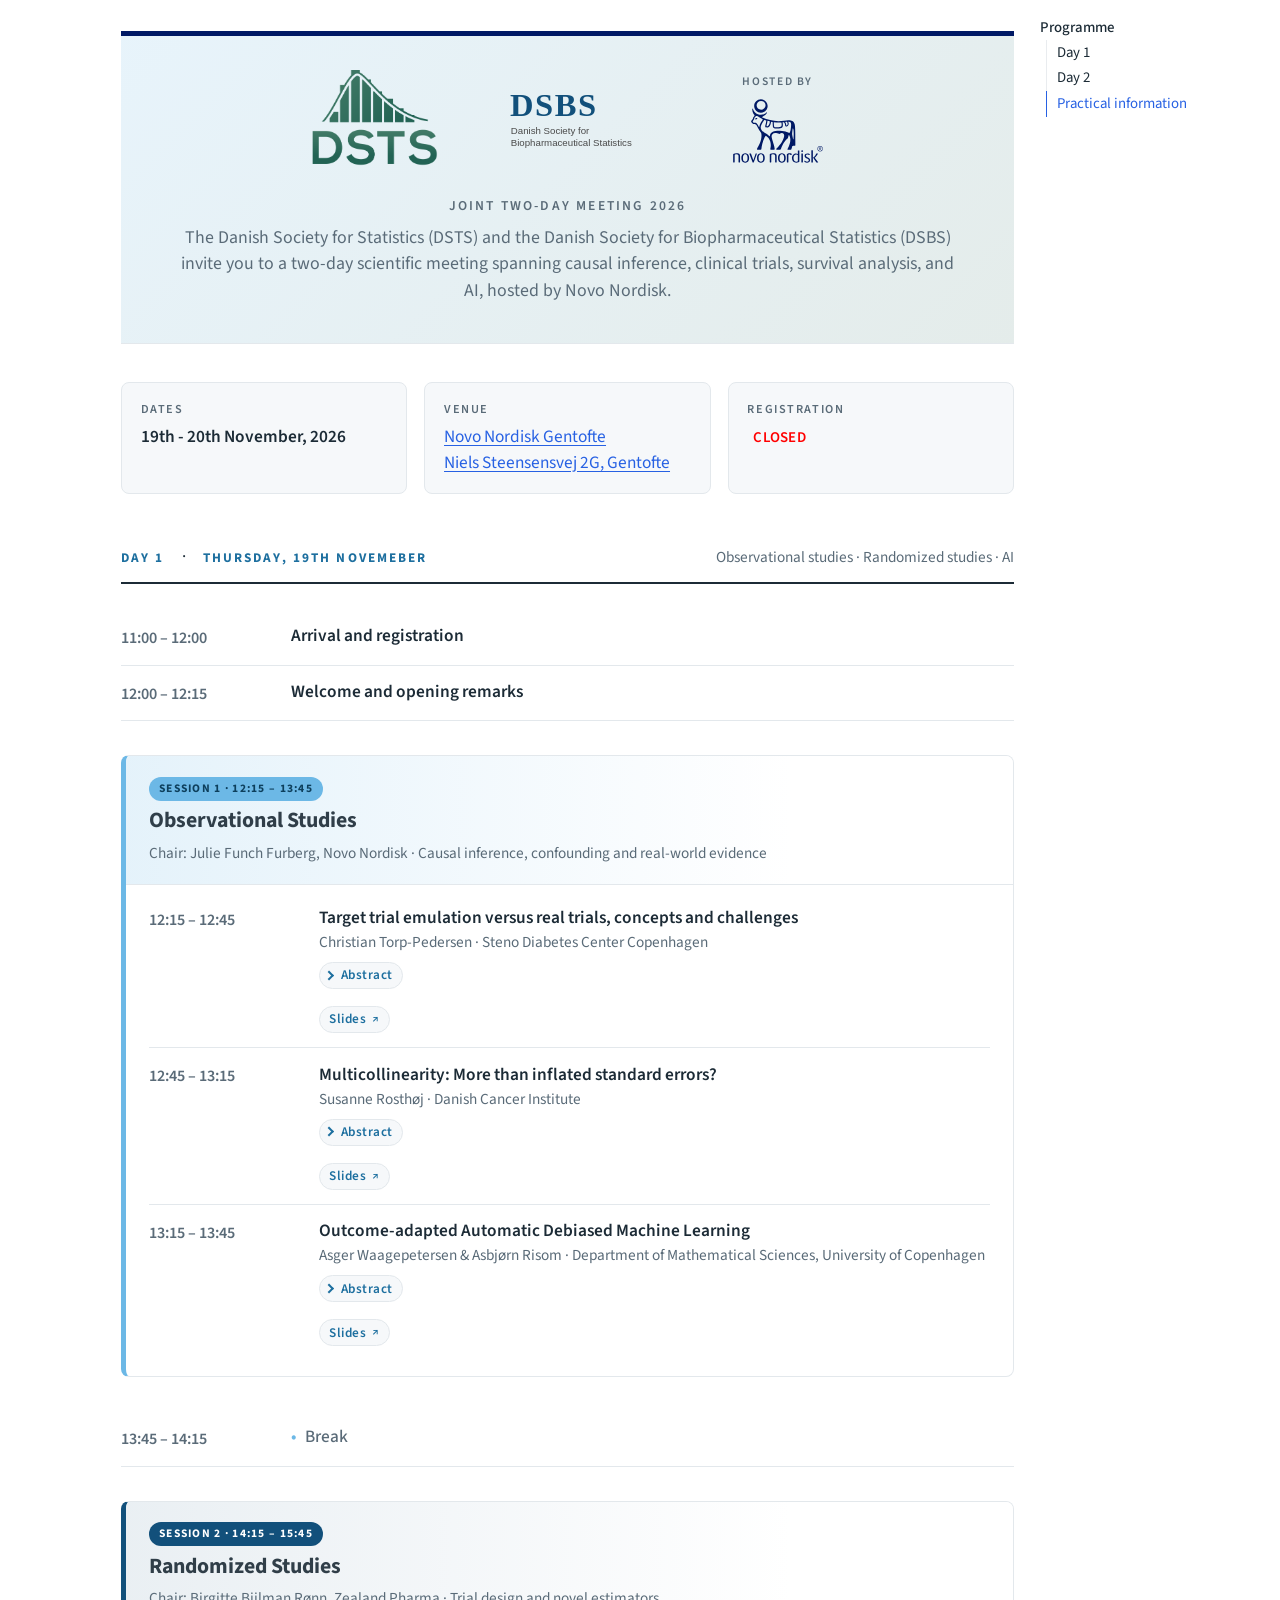
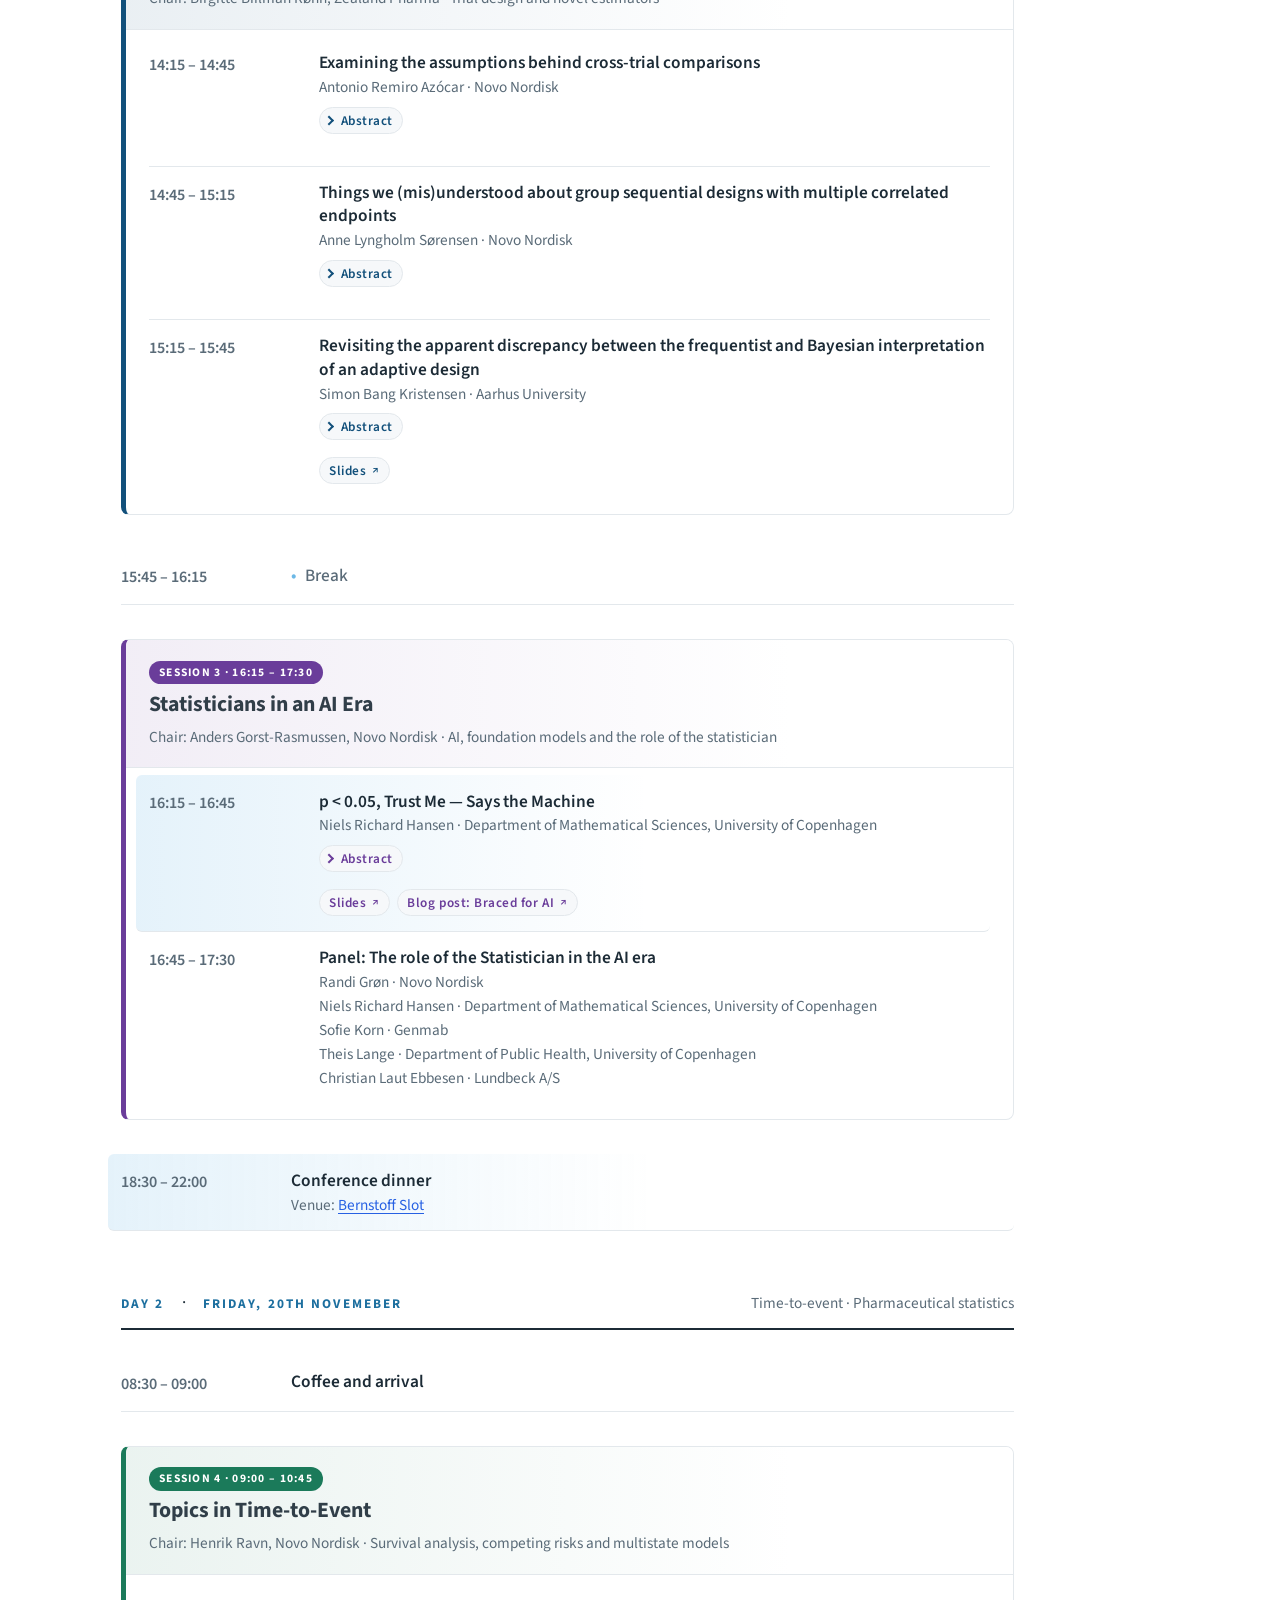
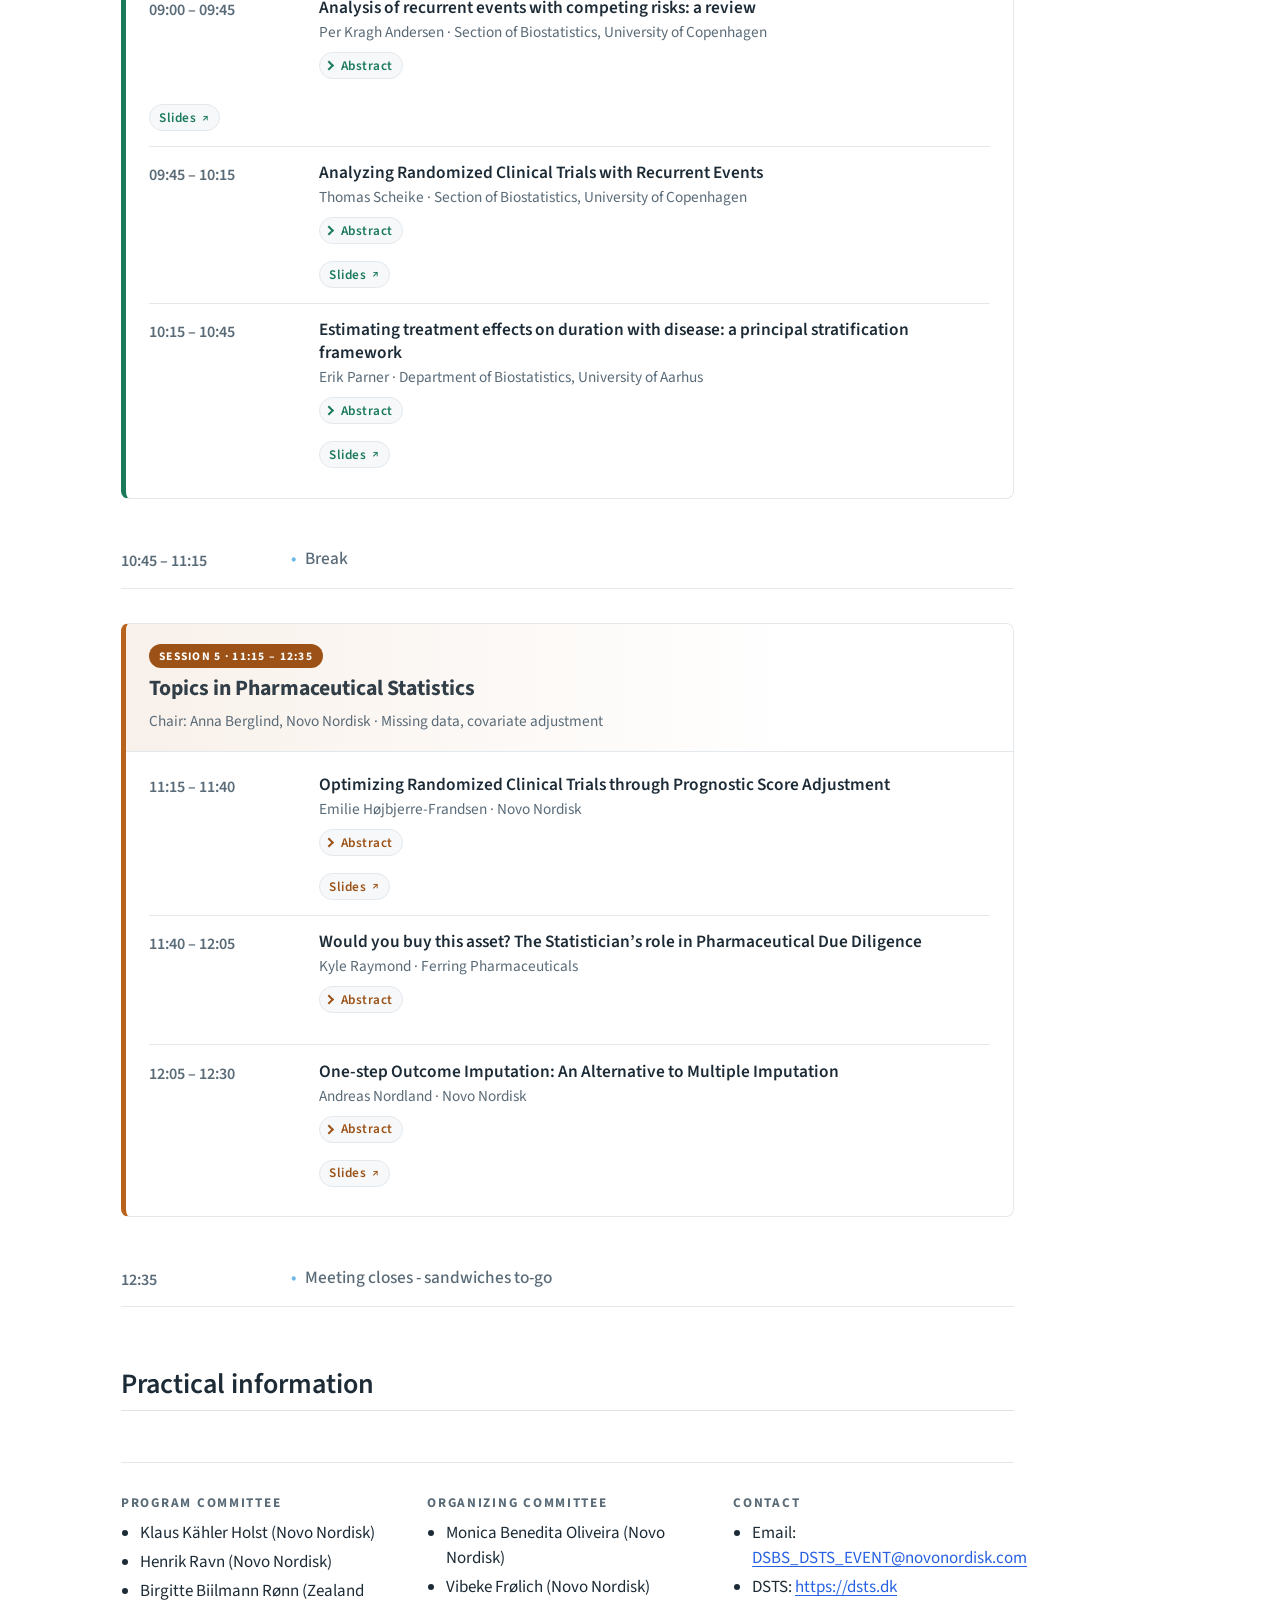
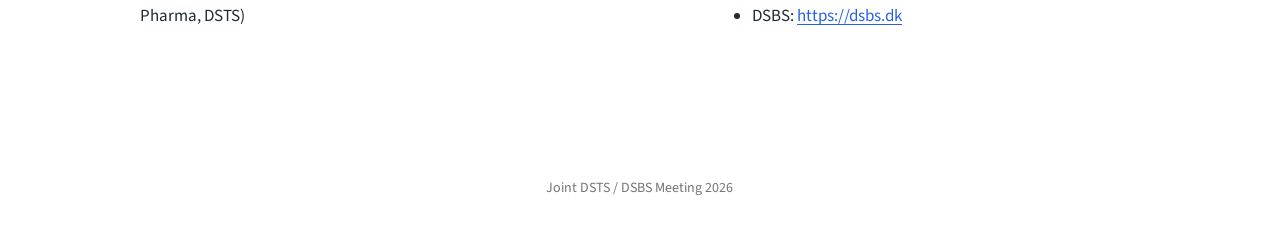
==== commit 4d3168e0: "up" ====
--- a/docs/index.html
+++ b/docs/index.html
@@ -198,6 +198,9 @@
 </summary>
 <p><span class="tba">Abstract TBA</span> — the abstract for this talk will be added once the speaker is confirmed and the programme is finalized.</p>
 </details>
+<div class="talk-links">
+<p><a class="talk-link" href="images/1-Christian-Torp-Pedersen-tte.pdf" target="_blank" rel="noopener">Slides</a></p>
+</div>
 </div>
 </div>
 <div class="slot">
@@ -214,6 +217,9 @@
 <p>The talk highlights how correlated regressors can complicate the interpretation of regression coefficients, and why statistically valid estimates do not necessarily provide valid evidence about underlying biological relationships.</p>
 <p>More broadly, the talk emphasizes the importance of considering plausible data-generating mechanisms when interpreting regression results in epidemiological research.</p>
 </details>
+<div class="talk-links">
+<p><a class="talk-link" href="images/2-Susanne-Rosthoej-multicollinearity-More-than inflated-standard-errors.pdf" target="_blank" rel="noopener">Slides</a></p>
+</div>
 </div>
 </div>
 <div class="slot">
@@ -226,6 +232,9 @@
 </summary>
 <p>Parameters of interest in causal inference, such as treatment or policy effects, can often be expressed as linear functionals of an outcome regression function. Automatic debiased machine learning (AutoDML) is a unified framework for obtaining asymptotically normal estimators of such parameters, which requires estimation of both a regression function and a Riesz representer. Existing AutoDML neural network architectures, such as RieszNet and MADNet, use a shared intermediate covariate representation. However, it remains unclear whether this shared representation should be predictive of the Riesz representer or the outcome. We show that a shared representation of the covariates that preserves predictive power of the outcome while discarding information about the Riesz representer is asymptotically more efficient than the baseline AutoDML estimator that uses all covariates. Motivated by these results, we propose the outcome-adapted AutoDML estimator and establish its asymptotic behavior in a sample splitting framework. We provide a neural network implementation of the estimator that learns a sparse representation of the covariates that is predictive of the outcome but not predictive of the Riesz representer. We demonstrate the efficiency gains of our estimator over existing alternatives on synthetic data and achieve state-of-the-art estimation accuracy on the semi-synthetic IHDP benchmark dataset.</p>
 </details>
+<div class="talk-links">
+<p><a class="talk-link" href="images/3-Asger-Waagepetersen-and-Asbjoern Risom.pdf" target="_blank" rel="noopener">Slides</a></p>
+</div>
 </div>
 </div>
 </div>
@@ -373,6 +382,9 @@
 <p>The first is the classical approach based on transition intensities by which one attempts to model the full data generating process. As a consequence, one would be able to estimate all functionals, such as state occupation probabilities, sojourn times or expected number of events over time – maybe by simulations.</p>
 <p>The second is the marginal approach – in line with the modern estimand concept. Here, an estimand (a function of the full data generating model) is targeted without the ambition of specifying that model. Typically, one would target the expected number of events over time, or the probability of having at least k events. Interpretation of such an estimand, however, is challenged by the presence of a terminal event (‘kill the patient and there will be few recurrent events’!) I will discuss two approaches to take the terminal event into account: (1) combining recurrent and terminal events into a single number to target, (2) joint analysis of estimands for recurrent events and terminal event, e.g., expected number of events and survival probabilities for the terminal event.</p>
 </details>
+</div>
+<div class="talk-links">
+<p><a class="talk-link" href="images/1-Per-Kragh-Andersen-recurrent-comprisk.pdf" target="_blank" rel="noopener">Slides</a></p>
 </div>
 </div>
 <div class="slot">
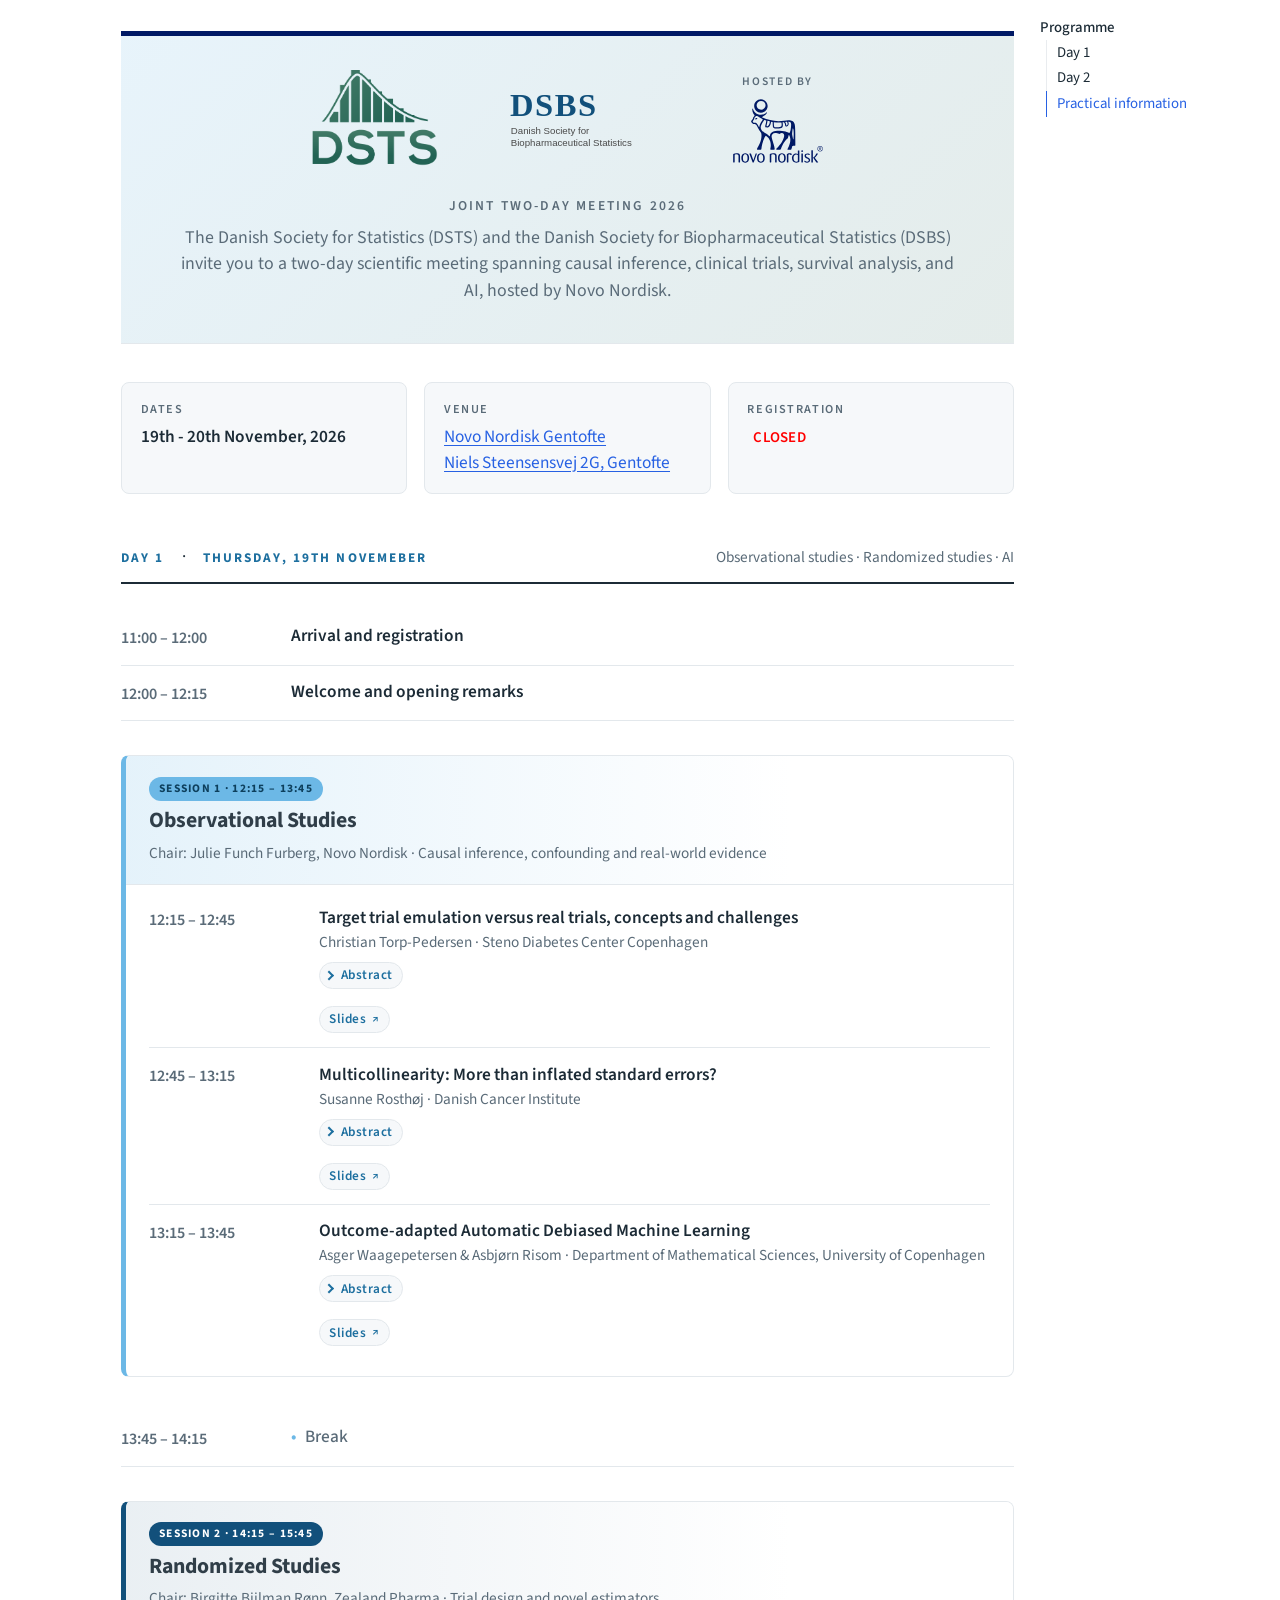
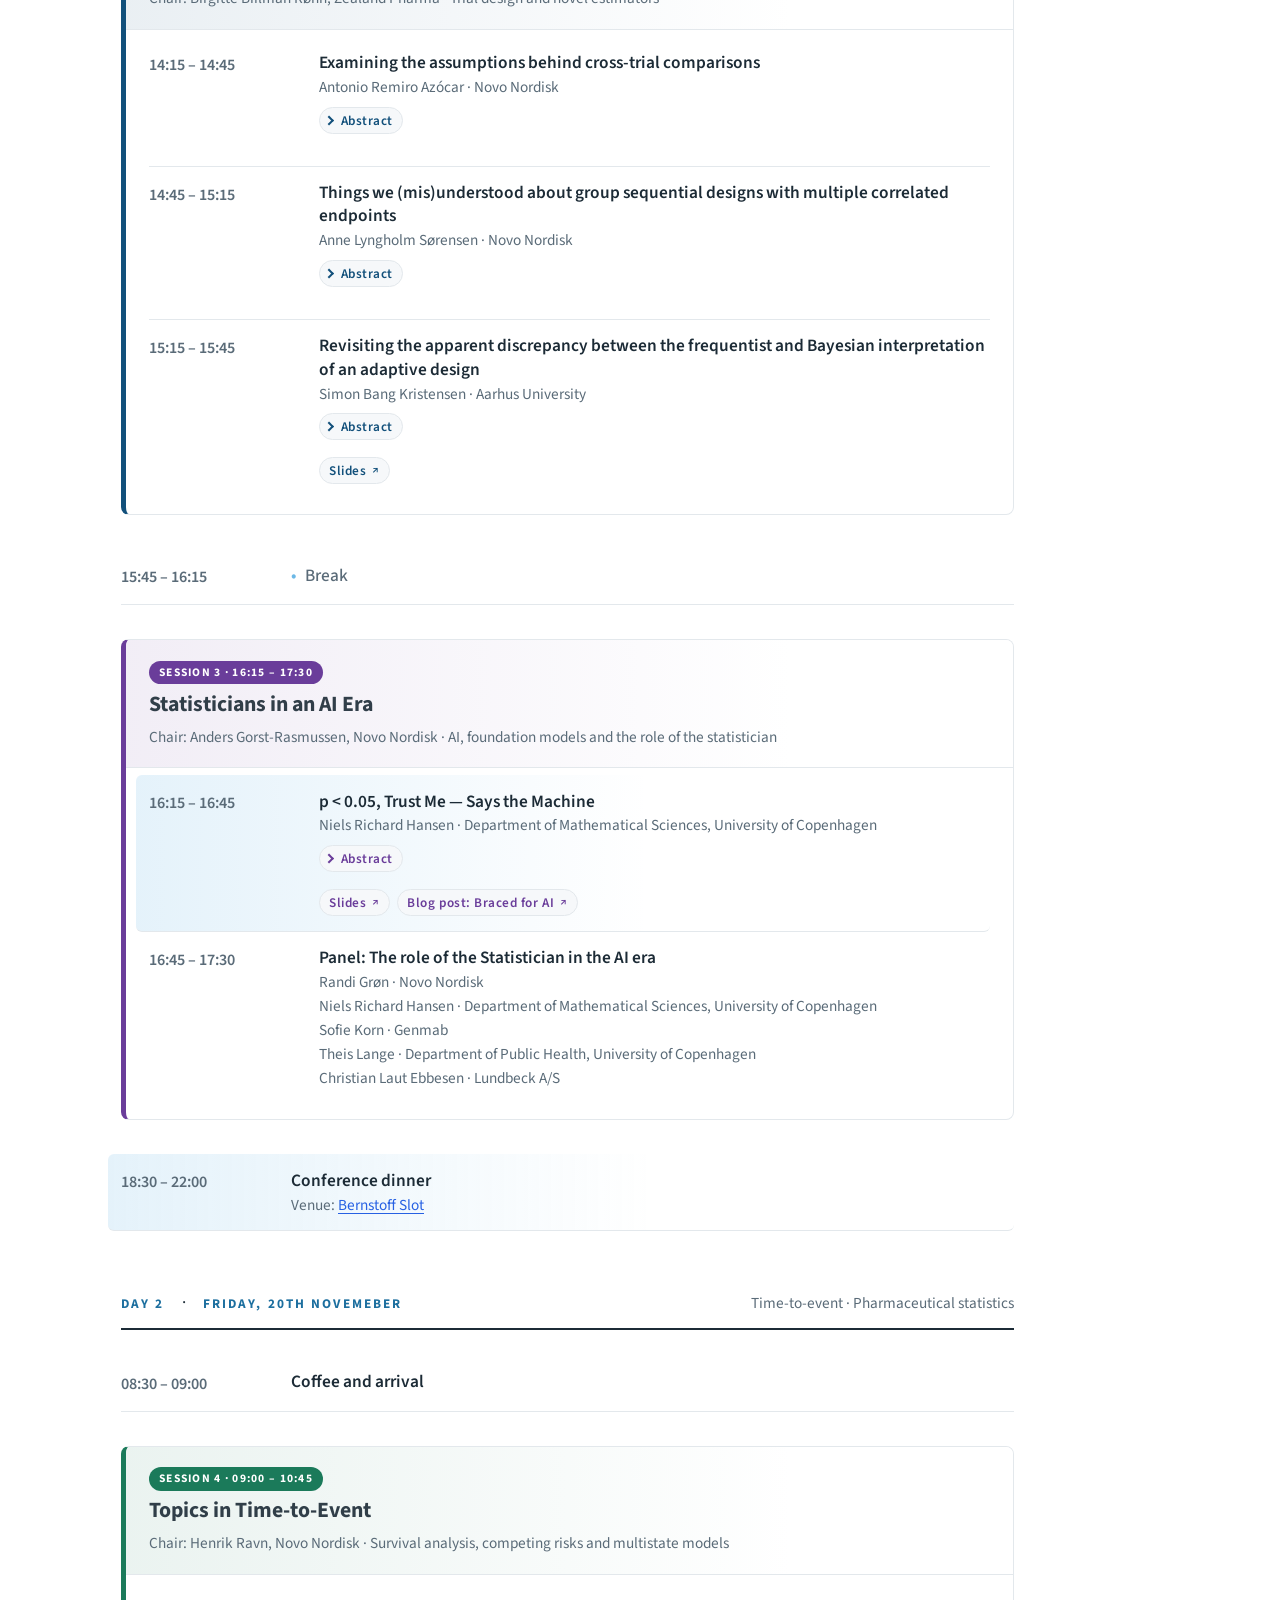
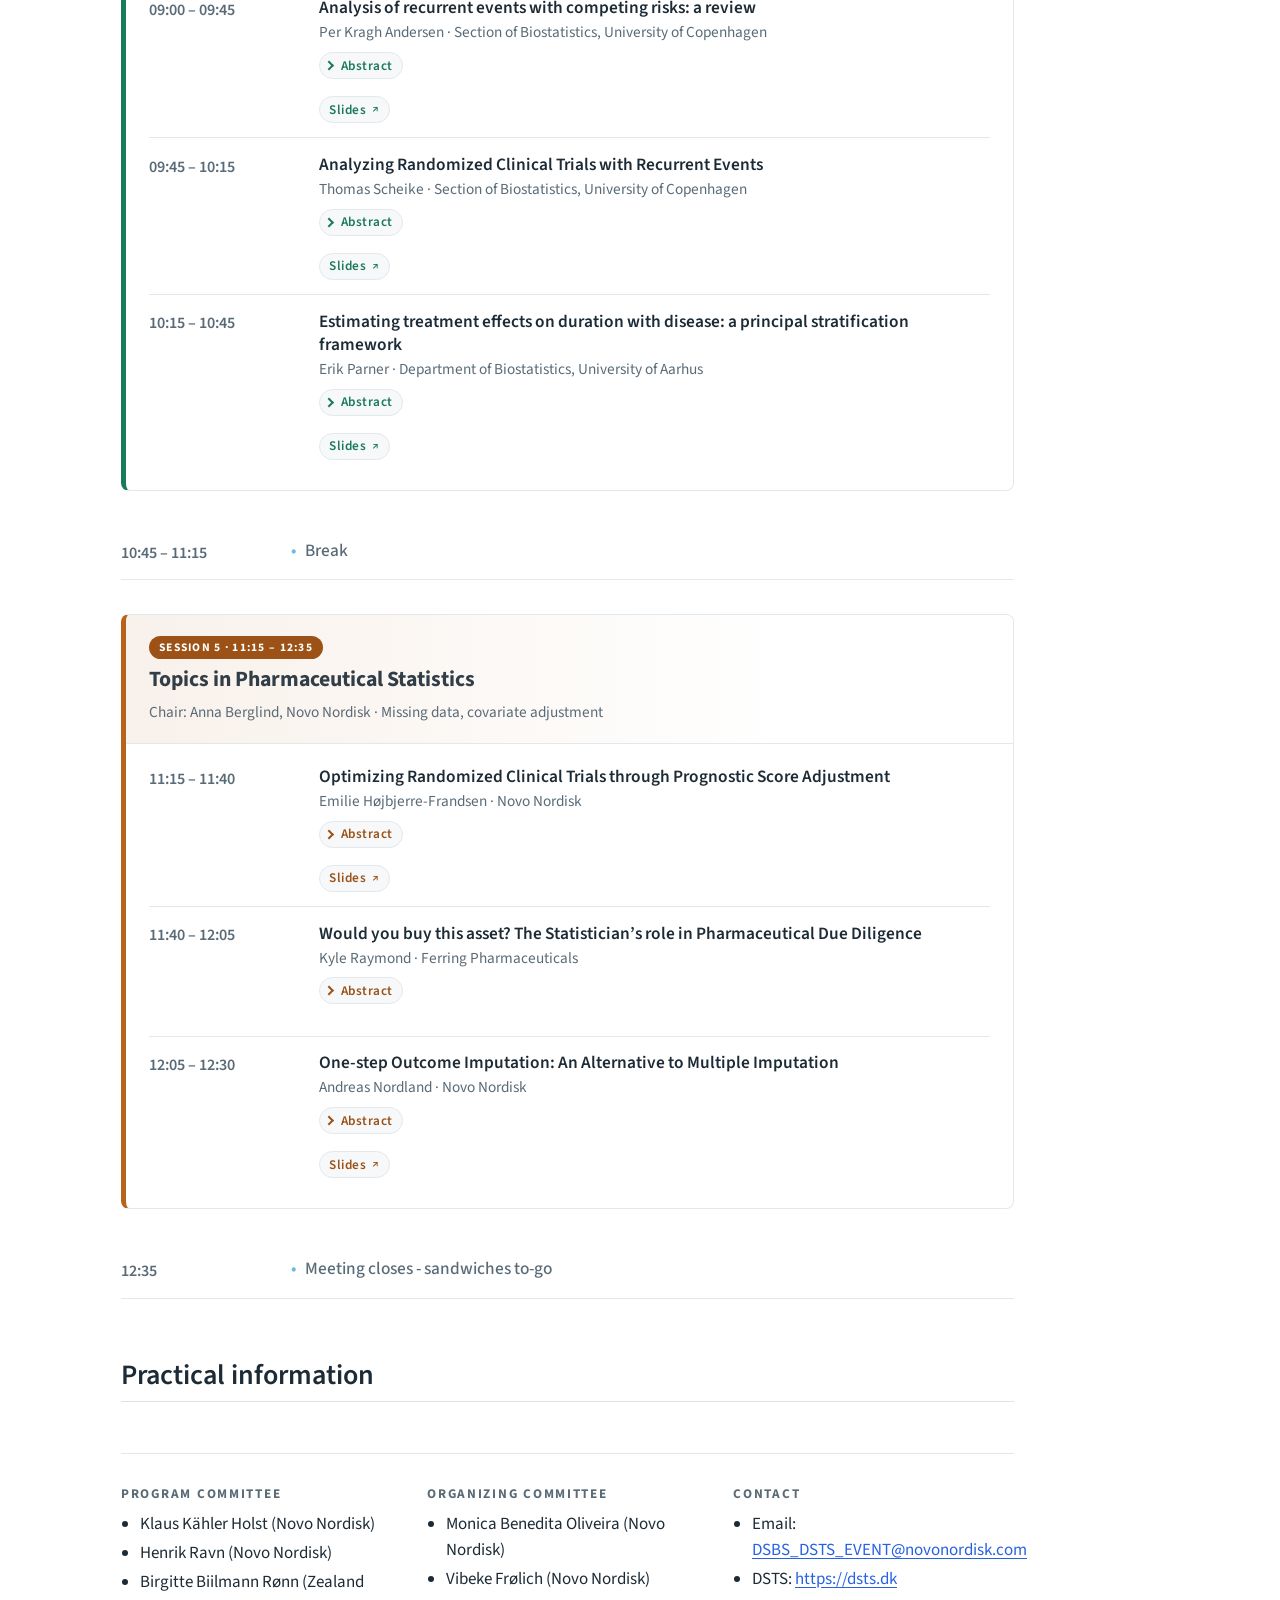
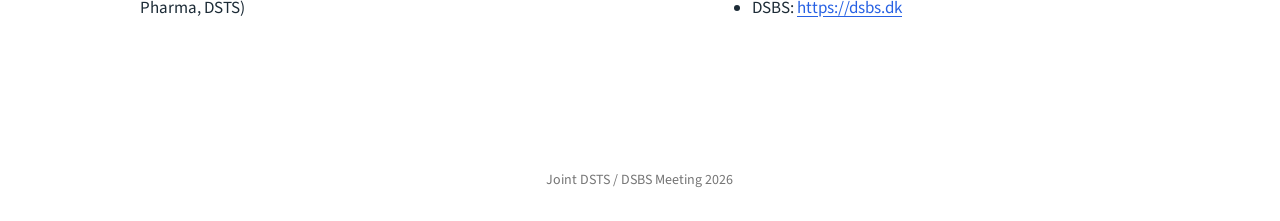
==== commit 14a6fded: "up" ====
--- a/docs/index.html
+++ b/docs/index.html
@@ -382,9 +382,9 @@
 <p>The first is the classical approach based on transition intensities by which one attempts to model the full data generating process. As a consequence, one would be able to estimate all functionals, such as state occupation probabilities, sojourn times or expected number of events over time – maybe by simulations.</p>
 <p>The second is the marginal approach – in line with the modern estimand concept. Here, an estimand (a function of the full data generating model) is targeted without the ambition of specifying that model. Typically, one would target the expected number of events over time, or the probability of having at least k events. Interpretation of such an estimand, however, is challenged by the presence of a terminal event (‘kill the patient and there will be few recurrent events’!) I will discuss two approaches to take the terminal event into account: (1) combining recurrent and terminal events into a single number to target, (2) joint analysis of estimands for recurrent events and terminal event, e.g., expected number of events and survival probabilities for the terminal event.</p>
 </details>
-</div>
 <div class="talk-links">
 <p><a class="talk-link" href="images/1-Per-Kragh-Andersen-recurrent-comprisk.pdf" target="_blank" rel="noopener">Slides</a></p>
+</div>
 </div>
 </div>
 <div class="slot">
